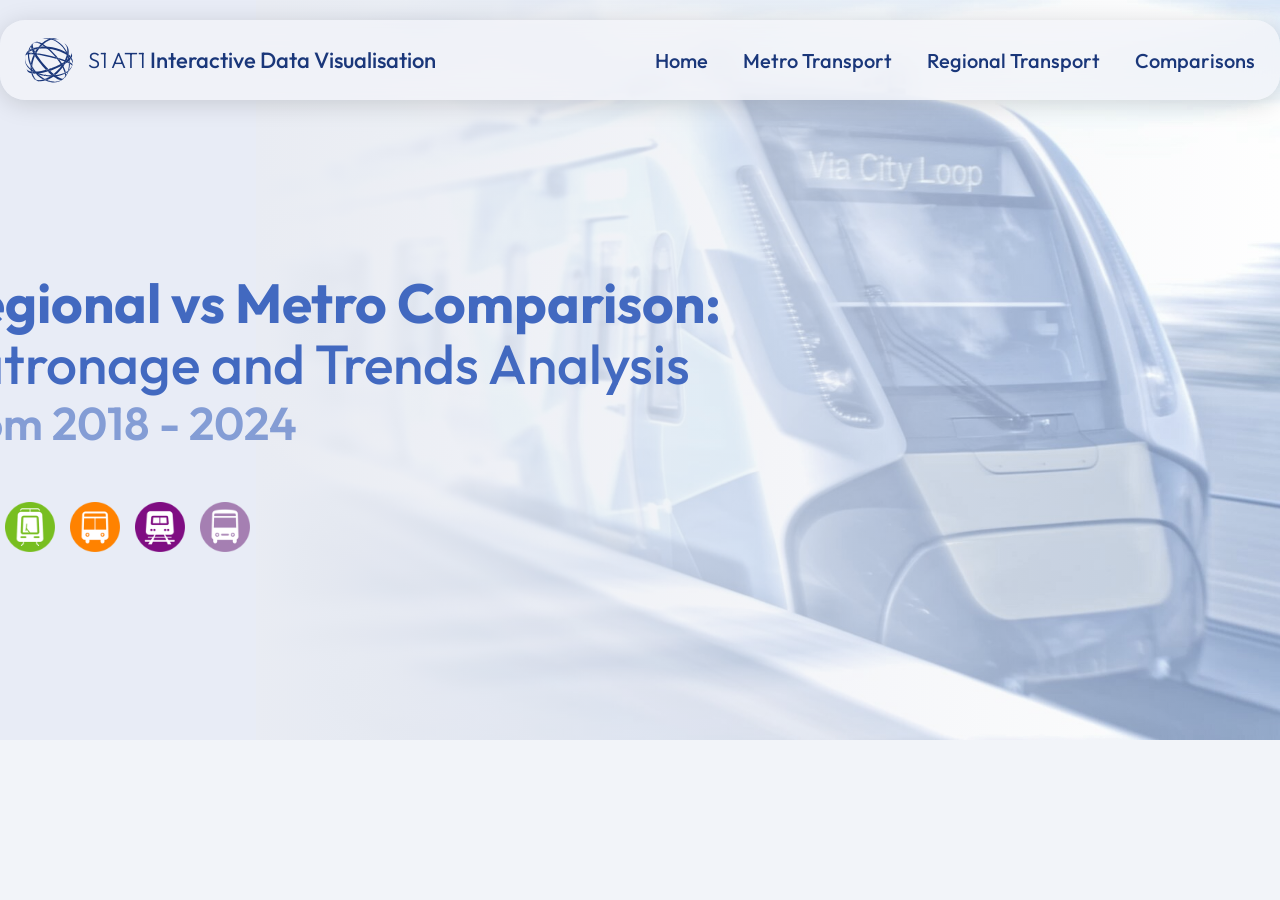
==== comparison/index.html @ eda564f7 "more website updates and section building - added more styles to global stylesheet for unified style" ====
<!DOCTYPE html>
<html lang="en">

<head>
    <meta charset="UTF-8">
    <meta name="viewport" content="width=device-width, initial-scale=1.0">
    <title>Mode Comparison</title>
    <link rel="stylesheet" href="/global.css">
    <link rel="stylesheet" href="./style.css">
    <link rel="shortcut icon" href="/sources/media/favicon.png" type="image/x-icon">
</head>

<body>
    <div class="navbar-container">
        <div class="navbar">
            <div class="logoSection" onclick="homeLink()">
                <img class="jmssLogo" src="/sources/media/jmssLogo.svg">
                <p>S1 AT1 <span>Interactive Data Visualisation</span></p>
            </div>
            <div class="navLinks">
                <a href="/">Home</a>
                <a href="/metro/">Metro Transport</a>
                <a href="/regional/">Regional Transport</a>
                <a href="/comparison/">Comparisons</a>
            </div>
        </div>
    </div>

    <div class="heroSection">
        <div class="blankSpace">

        </div>
        <div class="videoContainer">
            <video src="/sources/media/ptvblur2.mp4" loop autoplay muted playsinline></video>
        </div>
        <div class="heroContent">
            <h1 style="margin-top: 25px;">
                Regional vs Metro Comparison:<br>
                <span>Patronage and Trends Analysis</span>
            </h1>
            <h2 style="opacity: 60%; margin-bottom: 30px;">from 2018 - 2024</h2>
            <div class="heroTransportIcons">
                <img src="/sources/media/TransportIcons/train.png">
                <img src="/sources/media/TransportIcons/tram.png">
                <img src="/sources/media/TransportIcons/bus.png">
                <img src="/sources/media/TransportIcons/vline.png">
                <img src="/sources/media/TransportIcons/coach.png">
            </div>
        </div>
    </div>
</body>
<script src="/global.js" defer></script>

</html>
---- global.css ----
@import url('https://fonts.googleapis.com/css2?family=Outfit:wght@100..900&display=swap');

/* ------------------------------------------------------ Misc ------------------------------------------------------ */

* {
    margin: 0;
    padding: 0;
    box-sizing: border-box;
    font-family: "Outfit", sans-serif;
}

:root {
    --text: #090b12;
    --text-dark-blue: #1a377a; /* 1B3266 */
    --background: #f2f4f9;
    --primary: #4269c0;
    --secondary: #9bacdd;
    --accent: #758ed5;
    --bold: 700;
    --semibold: 600;
    --medium: 500;
    --regular: 400;
    --light: 300;
    --extralight: 200;
    --border-radius: 25px;
    --gap: 35px;
    --text-image-gap: 60px;
}

body {
    background-color: var(--background);
}

/* ------------------------------------------------------ Text Styles ------------------------------------------------------ */

.section {
    width: 1400px;
}

.subheader {
    color: var(--primary);
    font-size: 45px;
    font-weight: var(--medium);
    display: inline-block;
}

.pre-subheader {
    opacity: 0.65;
    font-weight: var(--light);
    font-size: 25px;
    line-height: 1.1;
    letter-spacing: 5px;
    color: var(--primary);
}

.subheader.sh {
    margin-bottom: 30px;
}

.subheader.center {
    width: 100%;
    text-align: center;
}

.subheader.th {
    margin-bottom: 15px;
}

.body-text, .body-text ul li{
    color: var(--text);
    font-weight: var(--light);
    font-size: 22px;
    line-height: 1.55;
}

.body-text ul li {
    margin-left: 2em;
}

.sectioncontainer {
    padding: 60px 0;
    width: 100%;
    display: flex;
    flex-direction: column;
    align-items: center;
}

/* ------------------------------------------------------ Image Styles ------------------------------------------------------ */

div.img-s {
    border-radius: var(--border-radius);
    position: relative;
    z-index: 5;
    overflow: hidden;
    box-shadow: 0 0 30px #00000005;
}

div.img-s::before {
    content: "";
    position: absolute;
    width: 100%;
    height: 100%;
    background-size: cover;
    background-position: center;
    transform: scale(1);
    z-index: 2;
    transition: all 0.7s cubic-bezier(.17,.01,.11,.88);
}

div.img-s::after {
    content: "";
    position: absolute;
    width: 100%;
    height: 100%;
    background: linear-gradient(0deg,#f8fafdc0 0%, #e8ecf600 64%);
    z-index: 3;
}

div.img-s:hover::before {
    transform: scale(1.1);
}

/* ------------------------------------------------------ Navbar ------------------------------------------------------ */

.navbar-container {
    width: 100%;
    display: flex;
    align-items: center;
    justify-content: center;
    padding: 20px 0 0 0;
    position: fixed;
    z-index: 10;
}

.navbar {
    background-color: #f2f4f9c7;
    backdrop-filter: blur(15px);
    height: 80px;
    width: 1400px;
    border-radius: var(--border-radius);
    box-shadow: #00000025 0px 4px 25px;
    display: flex;
    padding: 0 25px;
    justify-content: space-between;
}

.logoSection {
    display: flex;
    flex-direction: row;
    align-items: center;
    gap: 15px;
    cursor: pointer;
}

.jmssLogo {
    width: auto;
    height: 45px;
}

.logoSection p {
    color: var(--text-dark-blue);
    font-size: 22px;
    font-weight: var(--light);
    /* opacity: 0.7; */
}

.logoSection p span {
    font-weight: var(--medium);
}

.navLinks {
    display: flex;
    align-items: center;
    gap: 35px;
}

.navLinks a {
    color: var(--text-dark-blue);
    font-size: 20px;
    text-decoration: none;
    position: relative;
    display: flex;
    justify-content: center;
    font-weight: var(--medium);
    transition: all 0.1s cubic-bezier(.47, .01, .08, .97);
}

.navLinks a:active {
    scale: 0.95;
}

.navLinks a::after {
    content: "";
    position: absolute;
    width: calc(100% - 50px);
    height: 1px;
    bottom: -8px;
    background-color: var(--text-dark-blue);
    border-radius: 1px;
    opacity: 0;
    transition: all 0.3s cubic-bezier(.47, .01, .08, .97);
}

.navLinks a:hover::after {
    bottom: -2px;
    opacity: 30%;
    width: 100%;
}

/* ------------------------------------------------------ Hero Section ------------------------------------------------------ */

.heroSection {
    background-color: #e8ecf6;
    position: relative;
    display: flex;
    justify-content: center;
    height: 740px;
    overflow: hidden;
}

/* ------------------- Background Video ------------------- */

.videoContainer {
    position: relative;
    width: 80%;
    height: auto;
    top: 0;
    display: flex;
    background-image: url(/sources/media/preload-bg-image.jpg);
    background-size: cover;
    background-position: right;
    filter: grayscale(0.3);
}

.videoContainer#metro-bg {
    background-image: url(/sources/media/preload-bg-image.jpg) !important;
}

.videoContainer#regional-bg {
    background-image: url(/sources/media/preload-bg-image-vline.jpg) !important;
    background-position: bottom right;
}


.videoContainer::after {
    content: "";
    position: absolute;
    width: 100%;
    height: 100%;
    background: linear-gradient(90deg, rgba(232, 236, 246, 1) 0%, rgba(232, 236, 246, 0) 100%);
}

.blankSpace {
    width: 20%;
    height: 100%;
    position: relative;
}

.videoContainer video {
    width: 100%;
    object-fit: cover;
    height: auto;
}

/* ------------------- Hero Content ------------------- */

.heroContent {
    width: 1400px;
    position: absolute;
    height: 100%;
    display: flex;
    flex-direction: column;
    justify-content: center;
    padding-top: 60px;
}

.heroContent h1, .heroContent h2{
    color: var(--primary);
}

.heroContent h3 {
    color: #1B3266;
    font-size: 35px;
    font-weight: var(--medium);
}

.heroContent h1 {
    font-size: 55px;
    font-weight: var(--bold);
    line-height: 110%;
}

.heroContent h1 span {
    font-weight: var(--medium);
}

.heroContent h2 {
    font-size: 46px;
    font-weight: var(--semibold);
}

.heroContent h3 span {
    display: flex;
    align-items: center;
    gap: 12px;
}

.heroContent h3 span img {
    width: 45px;
    height: auto;
}

.heroContent h4 {
    font-weight: var(--extralight);
    font-size: 25px;
    color: var(--text);
    margin-bottom: 40px;
}


.heroTransportIcons {
    display: flex;
    align-items: center;
    gap: 15px;
    margin-top: 20px;
}

.heroTransportIcons img {
    height: 50px;
    width: auto;
}
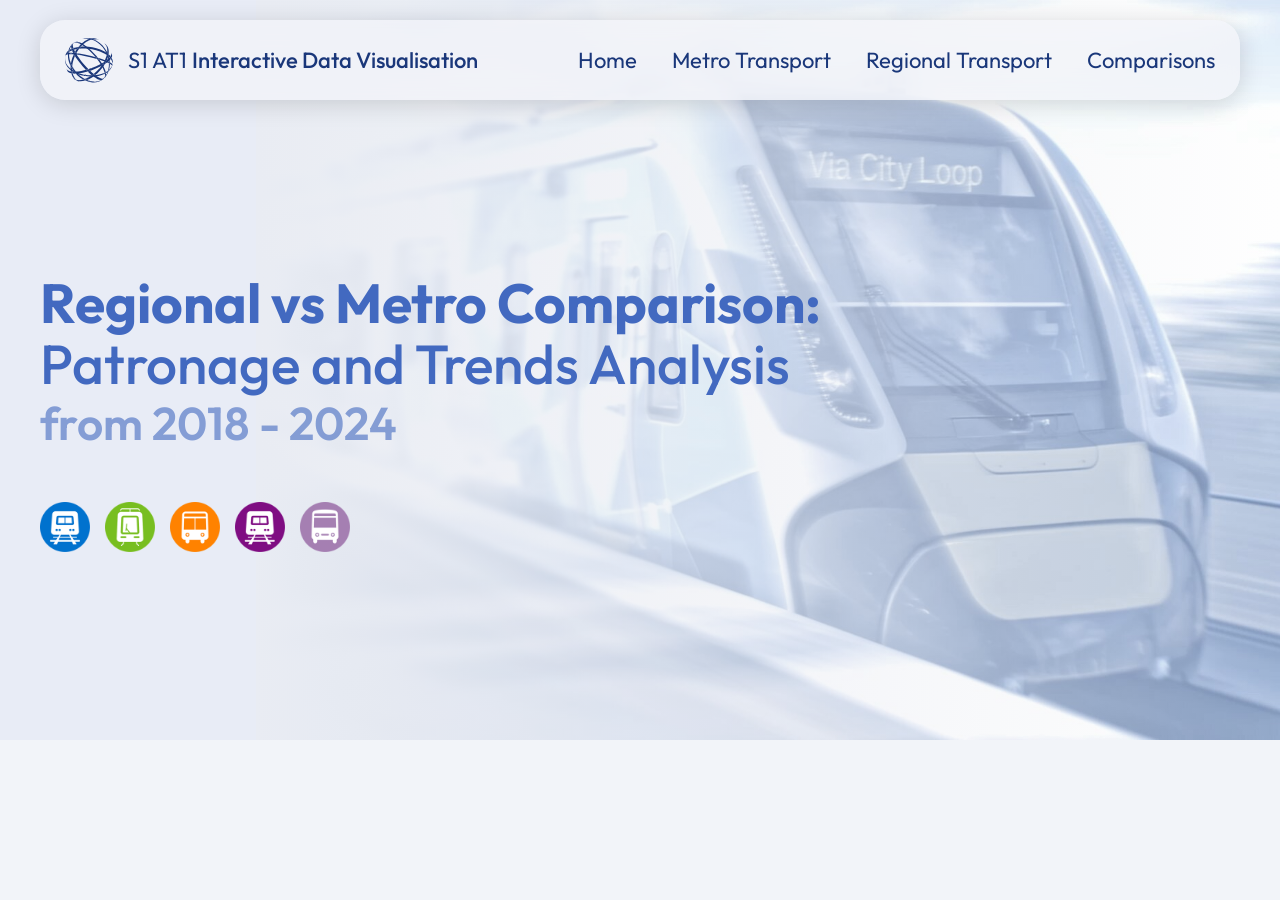
==== commit 1a535f09: "metro page started, responsiveness tweaks, modifications - started building the metro page  - writte" ====
--- a/comparison/index.html
+++ b/comparison/index.html
@@ -11,6 +11,22 @@
 </head>
 
 <body>
+    <div class="size-alert">
+        <strong>Website is not supported at your resolution!</strong>
+
+        <br>
+
+        Please use a device with resolution greater than 1000 pixels, preferrably a 1920x1080 screen for the best
+        user experience.
+
+        <br><br>
+
+        You can also zoom out until the website can be viewed.
+
+        <br><br>
+
+        If you are on phone, zoom out and rotate the screen until this popup disappears.
+    </div>
     <div class="navbar-container">
         <div class="navbar">
             <div class="logoSection" onclick="homeLink()">
--- a/global.css
+++ b/global.css
@@ -11,7 +11,8 @@
 
 :root {
     --text: #090b12;
-    --text-dark-blue: #1a377a; /* 1B3266 */
+    --text-dark-blue: #1a377a;
+    /* 1B3266 */
     --background: #f2f4f9;
     --primary: #4269c0;
     --secondary: #9bacdd;
@@ -25,6 +26,7 @@
     --border-radius: 25px;
     --gap: 35px;
     --text-image-gap: 60px;
+    --global-width: 1400px;
 }
 
 body {
@@ -34,7 +36,7 @@
 /* ------------------------------------------------------ Text Styles ------------------------------------------------------ */
 
 .section {
-    width: 1400px;
+    width: var(--global-width);
 }
 
 .subheader {
@@ -53,6 +55,10 @@
     color: var(--primary);
 }
 
+.pre-subheader.in {
+    margin: 0 0 20px 0;
+}
+
 .subheader.sh {
     margin-bottom: 30px;
 }
@@ -66,17 +72,30 @@
     margin-bottom: 15px;
 }
 
-.body-text, .body-text ul li{
+.body-text,
+.body-text ul li {
     color: var(--text);
     font-weight: var(--light);
     font-size: 22px;
     line-height: 1.55;
 }
 
+.body-text.center {
+    text-align: center;
+}
+
 .body-text ul li {
     margin-left: 2em;
 }
 
+.body-text strong {
+    display: inline-block;
+    margin-bottom: 6px;
+    font-size: 25px;
+    font-weight: var(--medium);
+    color: var(--text-dark-blue);
+}
+
 .sectioncontainer {
     padding: 60px 0;
     width: 100%;
@@ -84,6 +103,26 @@
     flex-direction: column;
     align-items: center;
 }
+
+.sc-dark {
+    background-color: #E8ECF6;
+}
+
+.sectioncontainer .section .s-text-container .body-text a {
+    color: var(--text);
+    text-decoration: underline dotted var(--text) 1px;
+    font-weight: var(--medium);
+}
+
+.sectioncontainer .section .s-text-container .body-text a:hover {
+    color: var(--text-dark-blue);
+}
+
+.sectioncontainer .section .s-text-container .body-text a:active {
+    color: var(--text-dark-blue);
+    opacity: 0.5;
+}
+
 
 /* ------------------------------------------------------ Image Styles ------------------------------------------------------ */
 
@@ -104,7 +143,9 @@
     background-position: center;
     transform: scale(1);
     z-index: 2;
-    transition: all 0.7s cubic-bezier(.17,.01,.11,.88);
+    transition: all 0.6s cubic-bezier(.17, .01, .11, .88);
+    opacity: 0.9;
+    filter: saturate(0.5);
 }
 
 div.img-s::after {
@@ -112,12 +153,23 @@
     position: absolute;
     width: 100%;
     height: 100%;
-    background: linear-gradient(0deg,#f8fafdc0 0%, #e8ecf600 64%);
+    background: linear-gradient(0deg, #f8fafdc0 0%, #e8ecf600 64%);
     z-index: 3;
+    transition: all 0.6s cubic-bezier(.17, .01, .11, .88);
+}
+
+div.img-s.i-dark::after {
+    background: linear-gradient(0deg, #d4daebc0 0%, #e8ecf600 64%);
 }
 
 div.img-s:hover::before {
     transform: scale(1.1);
+    opacity: 1;
+    filter: saturate(1);
+}
+
+div.img-s:hover::after {
+    opacity: 0;
 }
 
 /* ------------------------------------------------------ Navbar ------------------------------------------------------ */
@@ -136,7 +188,7 @@
     background-color: #f2f4f9c7;
     backdrop-filter: blur(15px);
     height: 80px;
-    width: 1400px;
+    width: var(--global-width);
     border-radius: var(--border-radius);
     box-shadow: #00000025 0px 4px 25px;
     display: flex;
@@ -160,7 +212,7 @@
 .logoSection p {
     color: var(--text-dark-blue);
     font-size: 22px;
-    font-weight: var(--light);
+    font-weight: var(--regular);
     /* opacity: 0.7; */
 }
 
@@ -171,18 +223,20 @@
 .navLinks {
     display: flex;
     align-items: center;
-    gap: 35px;
+    gap: var(--gap);
 }
 
 .navLinks a {
     color: var(--text-dark-blue);
-    font-size: 20px;
+    font-size: 22px;
     text-decoration: none;
     position: relative;
     display: flex;
     justify-content: center;
-    font-weight: var(--medium);
+    font-weight: var(--regular);
     transition: all 0.1s cubic-bezier(.47, .01, .08, .97);
+    text-align: center;
+    line-height: 1;
 }
 
 .navLinks a:active {
@@ -228,7 +282,7 @@
     display: flex;
     background-image: url(/sources/media/preload-bg-image.jpg);
     background-size: cover;
-    background-position: right;
+    background-position: bottom right;
     filter: grayscale(0.3);
 }
 
@@ -265,7 +319,7 @@
 /* ------------------- Hero Content ------------------- */
 
 .heroContent {
-    width: 1400px;
+    width: var(--global-width);
     position: absolute;
     height: 100%;
     display: flex;
@@ -274,7 +328,8 @@
     padding-top: 60px;
 }
 
-.heroContent h1, .heroContent h2{
+.heroContent h1,
+.heroContent h2 {
     color: var(--primary);
 }
 
@@ -328,4 +383,60 @@
 .heroTransportIcons img {
     height: 50px;
     width: auto;
+}
+
+/* ------------------------------------------------------ Responsiveness ------------------------------------------------------ */
+
+@media (max-width: 1460px) {
+    :root {
+        --global-width: 1200px;
+    }
+}
+
+@media (max-width: 1270px) {
+
+    :root {
+        --global-width: 1000px;
+    }
+
+    .navLinks {
+        gap: 30px;
+    }
+
+    .navLinks a,
+    .logoSection p {
+        font-size: 18px;
+    }
+
+    .logoSection {
+        gap: 10px;
+    }
+
+    .jmssLogo {
+        height: 40px;
+    }
+}
+
+.size-alert {
+    display: none;
+}
+
+@media (max-width: 1040px) {
+    .size-alert {
+        position: fixed;
+        display: flex;
+        flex-direction: column;
+        align-items: center;
+        padding: 0 30px;
+        justify-content: center;
+        font-size: 20px;
+        width: 100%;
+        height: 100vh;
+        text-align: center;
+        background-color: #e01111c4;
+        backdrop-filter: blur(20px);
+        color: #fff;
+        z-index: 100;
+        text-shadow: 0 3px 15px #00000057;
+    }
 }
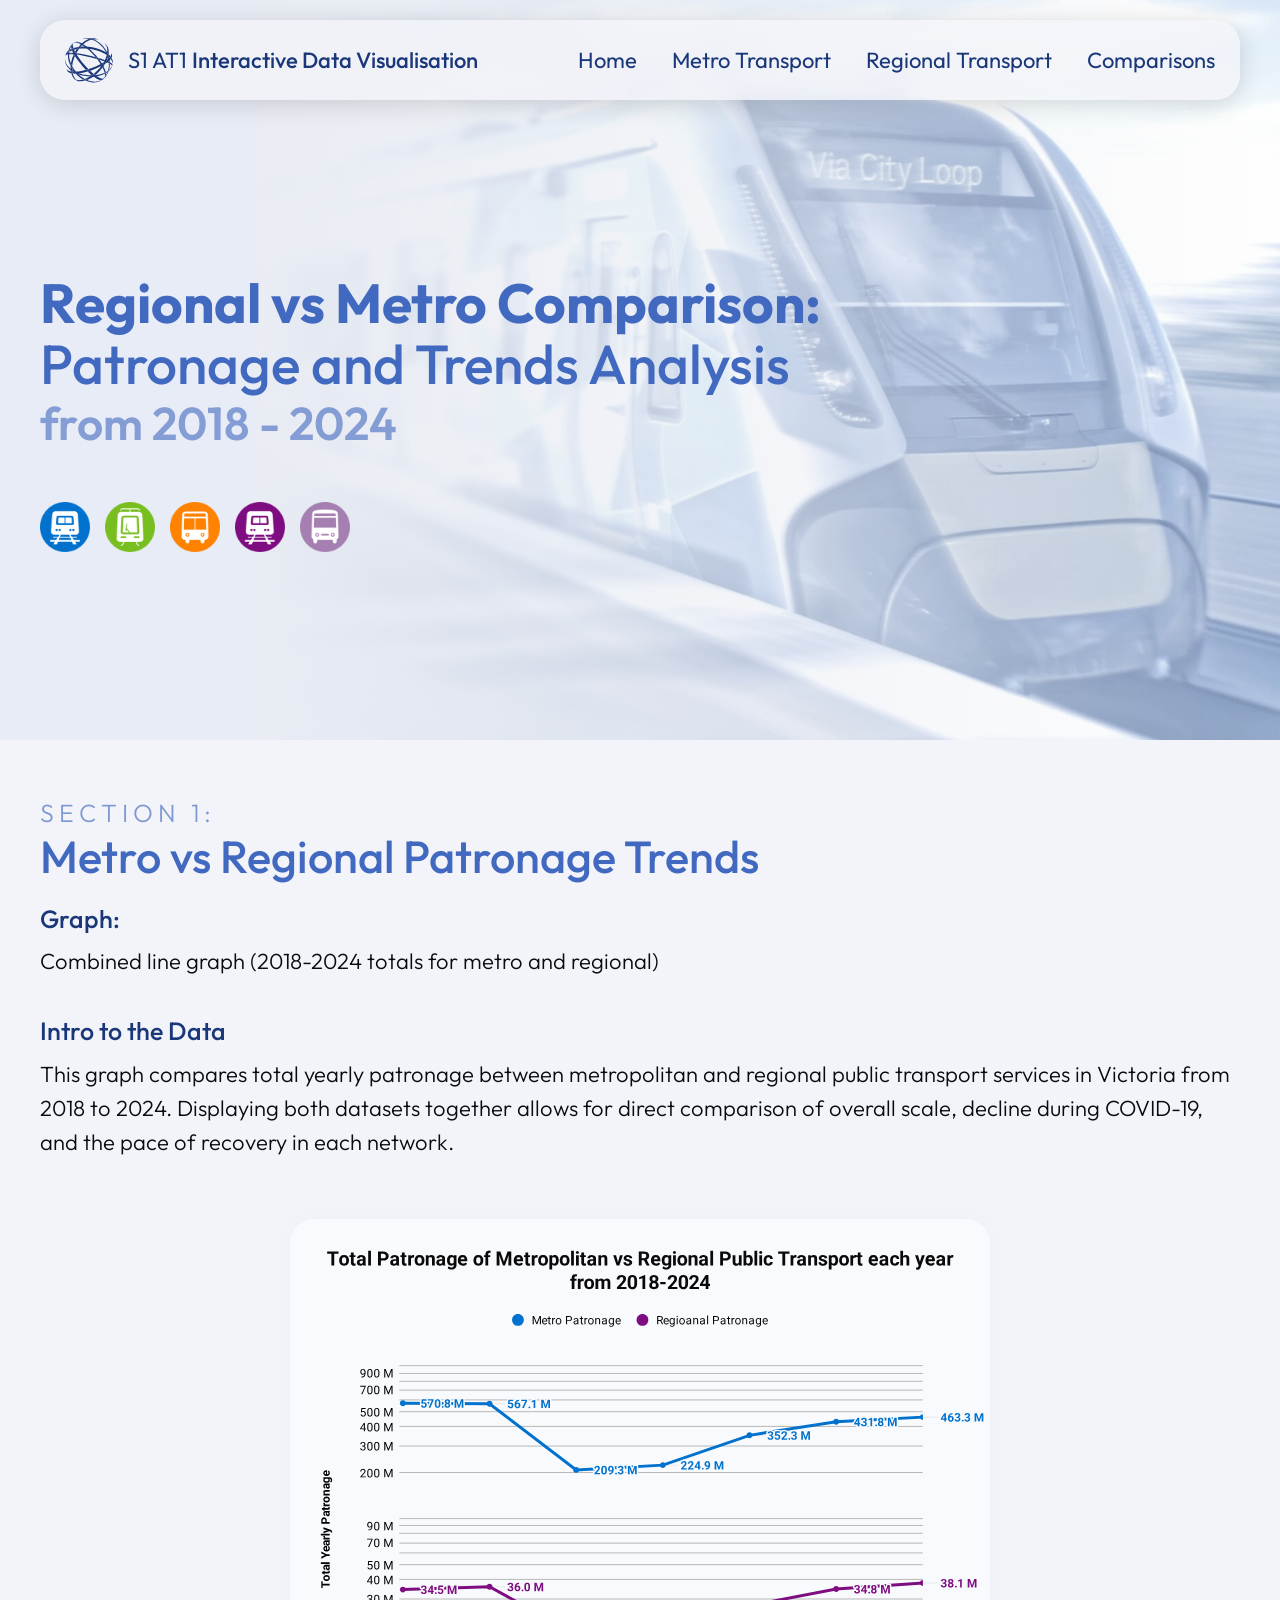
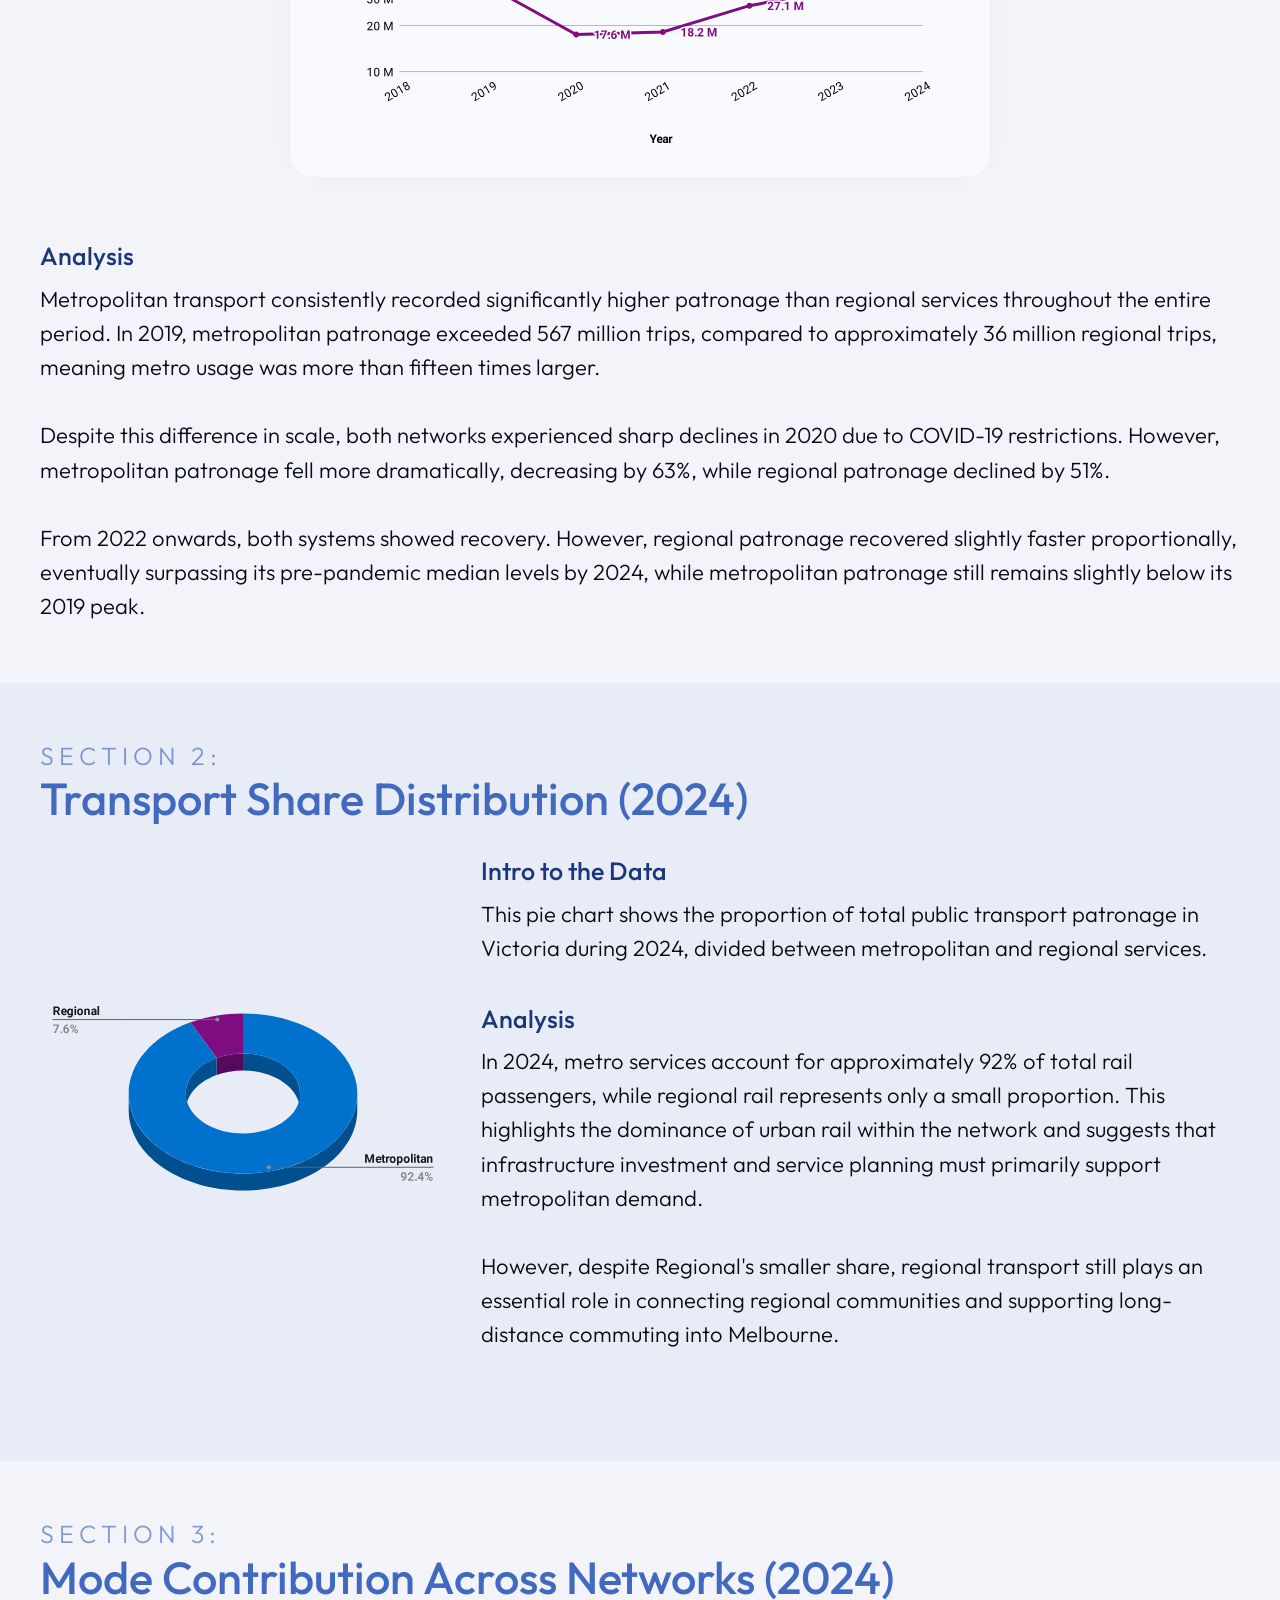
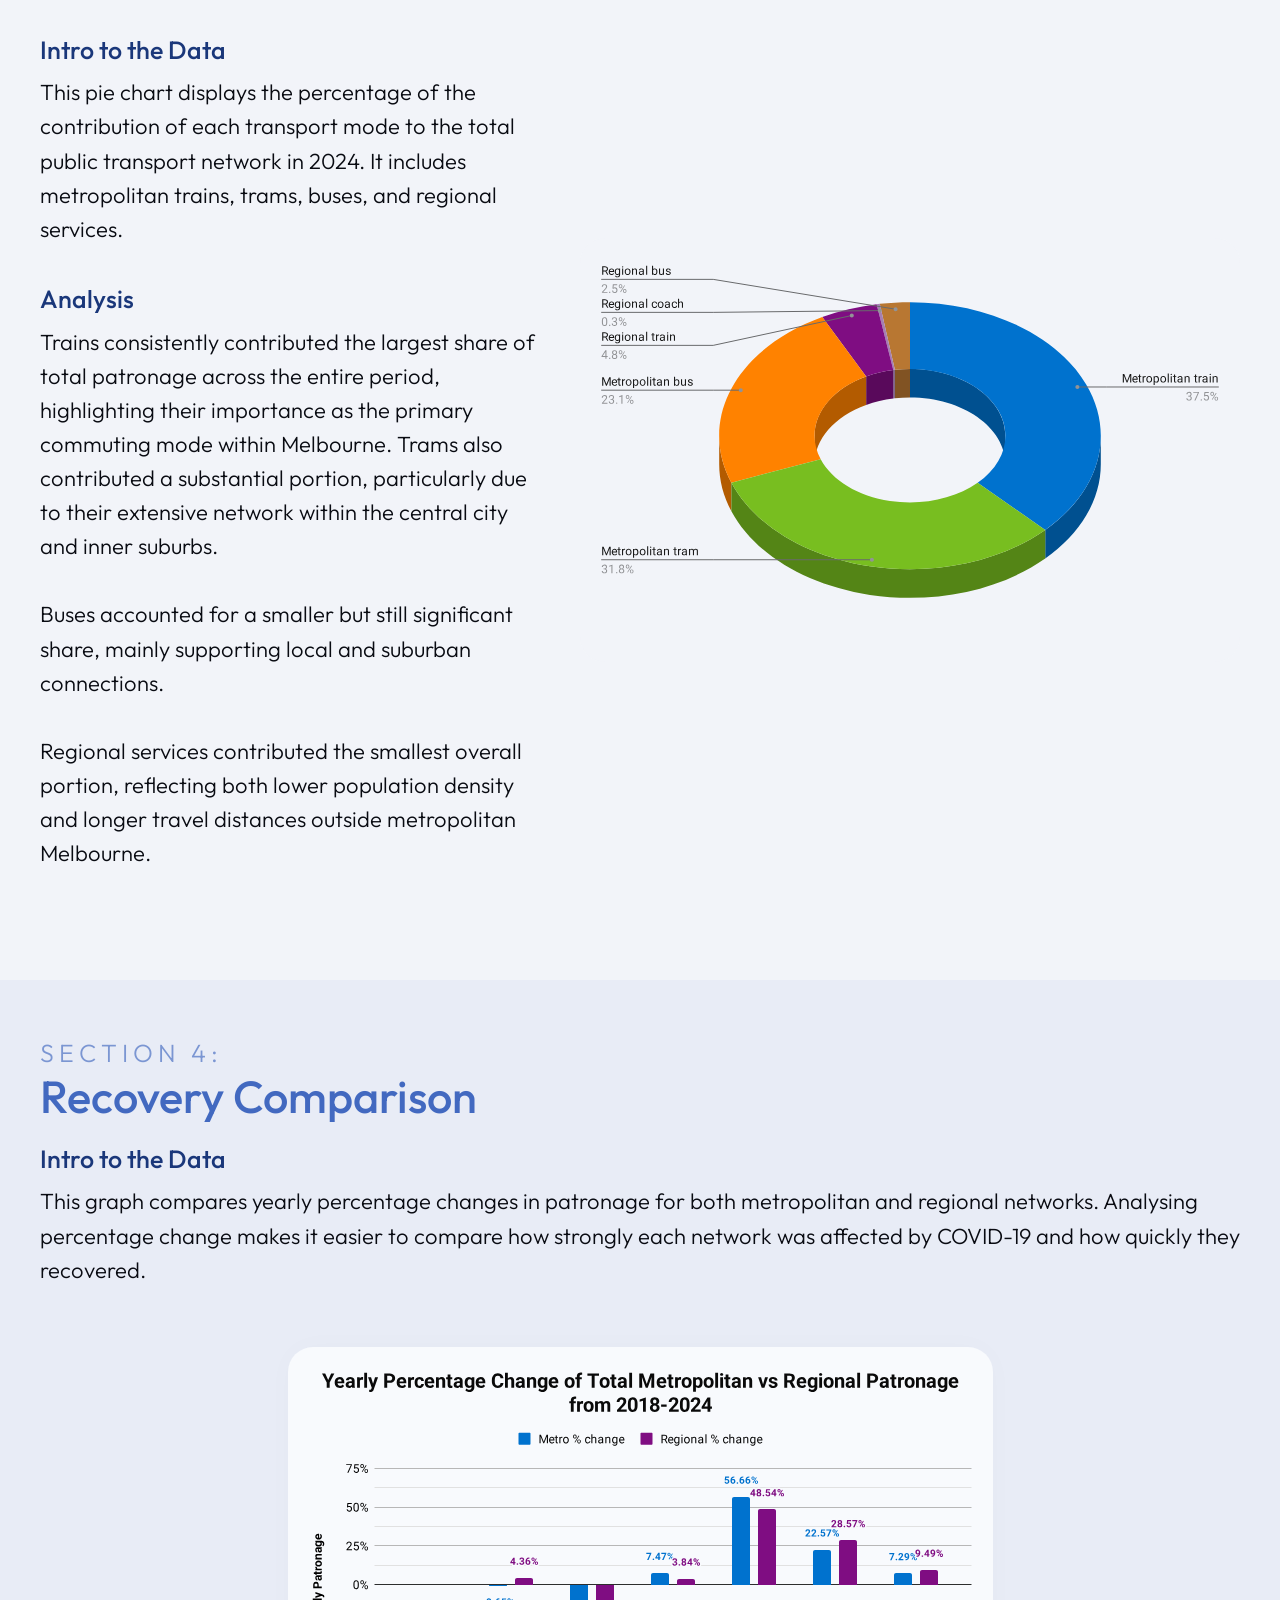
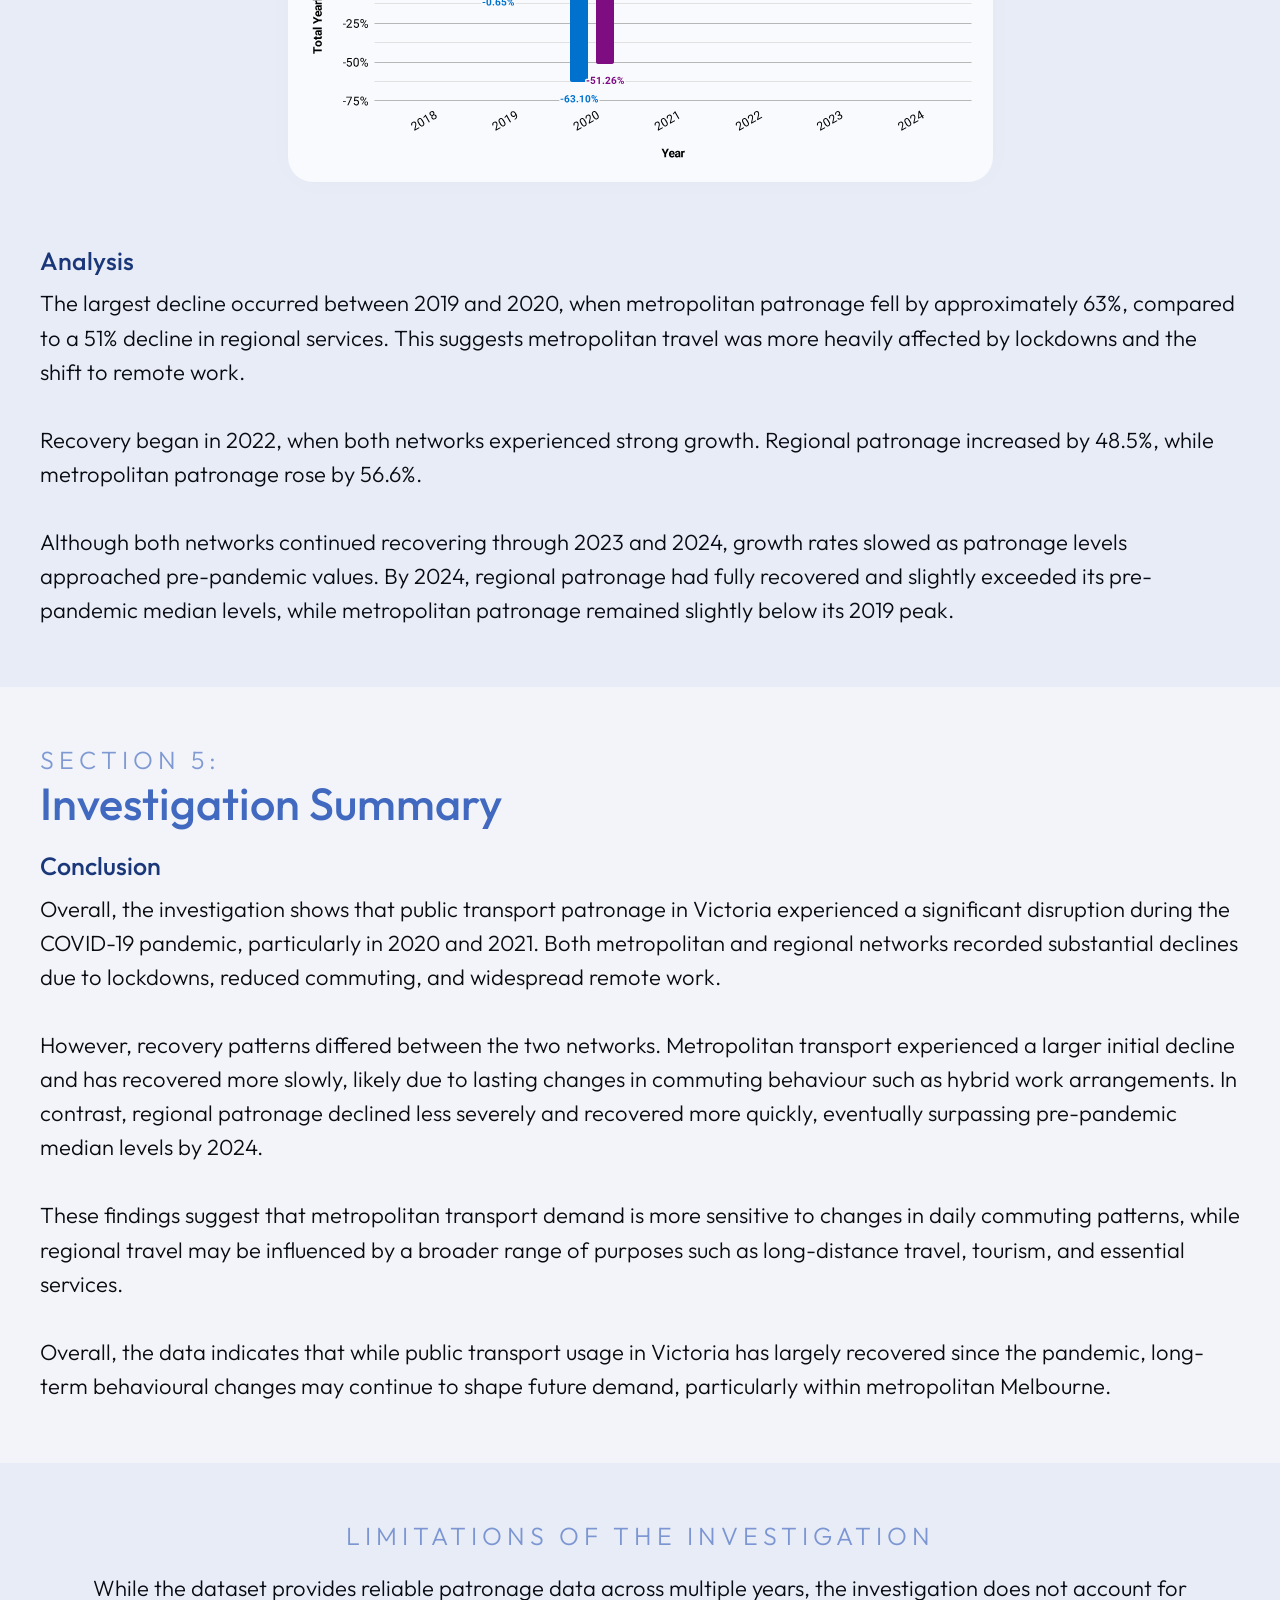
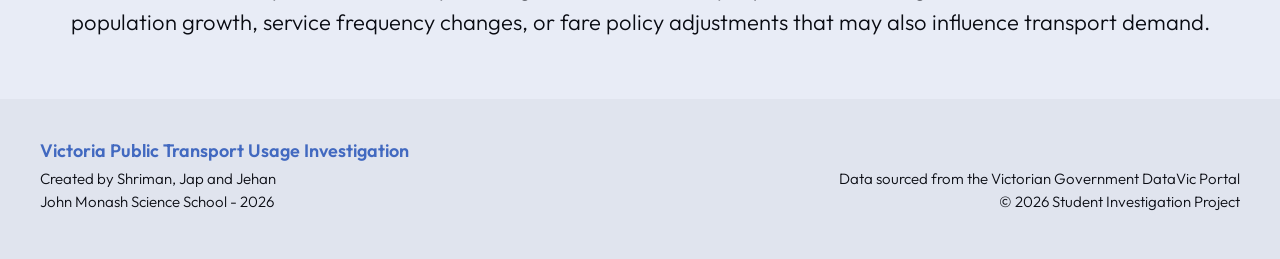
==== commit be20b28f: "completion of site + fixes and more interactivity completed comparison page and tweaked code. final " ====
--- a/comparison/index.html
+++ b/comparison/index.html
@@ -6,6 +6,7 @@
     <meta name="viewport" content="width=device-width, initial-scale=1.0">
     <title>Mode Comparison</title>
     <link rel="stylesheet" href="/global.css">
+    <link rel="stylesheet" href="/global-subpages.css">
     <link rel="stylesheet" href="./style.css">
     <link rel="shortcut icon" href="/sources/media/favicon.png" type="image/x-icon">
 </head>
@@ -25,7 +26,7 @@
 
         <br><br>
 
-        If you are on phone, zoom out and rotate the screen until this popup disappears.
+        If you are on a mobile phone, rotate and zoom out the screen until this popup disappears.
     </div>
     <div class="navbar-container">
         <div class="navbar">
@@ -47,7 +48,8 @@
 
         </div>
         <div class="videoContainer">
-            <video src="/sources/media/ptvblur2.mp4" loop autoplay muted playsinline></video>
+            <video id="hero-vid" src="/sources/media/ptvblur2.mp4" loop autoplay muted playsinline webkit-playsinline
+                preload="auto"></video>
         </div>
         <div class="heroContent">
             <h1 style="margin-top: 25px;">
@@ -64,6 +66,207 @@
             </div>
         </div>
     </div>
+
+    <div class="sectioncontainer csc n1">
+        <div class="section cs n1">
+            <div class="s-text-container">
+                <h3 class="pre-subheader">SECTION 1:</h3>
+                <div class="subheader th">Metro vs Regional Patronage Trends</div>
+                <div class="body-text">
+                    <strong>Graph:</strong>
+                    <br>
+                    Combined line graph (2018-2024 totals for metro and regional)
+                    <br><br>
+                    <strong>Intro to the Data</strong>
+                    <br>
+                    This graph compares total yearly patronage between metropolitan and regional public transport
+                    services in Victoria from 2018 to 2024. Displaying both datasets together allows for direct
+                    comparison of overall scale, decline during COVID-19, and the pace of recovery in each network.
+                </div>
+            </div>
+            <div class="graph-container">
+                <img src="./media/s1-total-metro-vs-regional-line-graph.svg">
+            </div>
+            <div class="s-text-container">
+                <div class="body-text">
+                    <strong>Analysis</strong>
+                    <br>
+                    Metropolitan transport consistently recorded significantly higher patronage than regional services
+                    throughout the entire period. In 2019, metropolitan patronage exceeded 567 million trips, compared
+                    to approximately 36 million regional trips, meaning metro usage was more than fifteen times larger.
+                    <br><br>
+                    Despite this difference in scale, both networks experienced sharp declines in 2020 due to COVID-19
+                    restrictions. However, metropolitan patronage fell more dramatically, decreasing by 63%, while
+                    regional patronage declined by 51%.
+                    <br><br>
+                    From 2022 onwards, both systems showed recovery. However, regional patronage recovered slightly
+                    faster proportionally, eventually surpassing its pre-pandemic median levels by 2024, while
+                    metropolitan patronage still remains slightly below its 2019 peak.
+                </div>
+            </div>
+        </div>
+    </div>
+
+    <div class="sectioncontainer csc n2 sc-dark">
+        <div class="section cs n2">
+            <div class="s-text-container">
+                <h3 class="pre-subheader">SECTION 2:</h3>
+                <div class="subheader th">Transport Share Distribution (2024)</div>
+            </div>
+            <div class="graph-text-container">
+                <img src="./media/s2-pie-chart.svg">
+                <div class="body-text">
+                    <strong>Intro to the Data</strong>
+                    <br>
+                    This pie chart shows the proportion of total public transport patronage in Victoria during 2024,
+                    divided
+                    between metropolitan and regional services.
+                    <br><br>
+                    <strong>Analysis</strong>
+                    <br>
+                    In 2024, metro services account for approximately 92% of total rail passengers, while regional rail
+                    represents only a small proportion. This highlights the dominance of urban rail within the network
+                    and suggests that infrastructure investment and service planning must primarily support metropolitan
+                    demand.
+                    <br><br>
+                    However, despite Regional's smaller share, regional transport still plays an essential role in
+                    connecting
+                    regional communities and supporting long-distance commuting into Melbourne.
+                </div>
+            </div>
+        </div>
+    </div>
+
+    <div class="sectioncontainer csc n3">
+        <div class="section cs n3">
+            <div class="s-text-container">
+                <h3 class="pre-subheader">SECTION 3:</h3>
+                <div class="subheader th">Mode Contribution Across Networks (2024)</div>
+            </div>
+            <div class="graph-text-container">
+                <div class="body-text">
+                    <strong>Intro to the Data</strong>
+                    <br>
+                    This pie chart displays the percentage of the contribution of each transport mode to the total
+                    public transport network
+                    in 2024. It includes metropolitan trains, trams, buses, and regional services.
+                    <br><br>
+                    <strong>Analysis</strong>
+                    <br>
+                    Trains consistently contributed the largest share of total patronage across the entire period,
+                    highlighting their importance as the primary commuting mode within Melbourne. Trams also contributed
+                    a substantial portion, particularly due to their extensive network within the central city and inner
+                    suburbs.
+                    <br><br>
+                    Buses accounted for a smaller but still significant share, mainly supporting local and suburban
+                    connections.
+                    <br><br>
+                    Regional services contributed the smallest overall portion, reflecting both lower population density
+                    and longer travel distances outside metropolitan Melbourne.
+                </div>
+                <img src="./media/s3-mode-pie-chart.svg">
+            </div>
+        </div>
+    </div>
+
+    <div class="sectioncontainer csc n4 sc-dark">
+        <div class="section cs n4">
+            <div class="s-text-container">
+                <h3 class="pre-subheader">SECTION 4:</h3>
+                <div class="subheader th">Recovery Comparison</div>
+                <div class="body-text">
+                    <strong>Intro to the Data</strong>
+                    <br>
+                    This graph compares yearly percentage changes in patronage for both metropolitan and regional
+                    networks. Analysing percentage change makes it easier to compare how strongly each network was
+                    affected by COVID-19 and how quickly they recovered.
+                </div>
+            </div>
+            <div class="graph-container">
+                <img src="./media/s4-yearly-percentage-change-metro-vs-regional.svg">
+            </div>
+            <div class="s-text-container">
+                <div class="body-text">
+                    <strong>Analysis</strong>
+                    <br>
+                    The largest decline occurred between 2019 and 2020, when metropolitan patronage fell by
+                    approximately 63%, compared to a 51% decline in regional services. This suggests metropolitan travel
+                    was more heavily affected by lockdowns and the shift to remote work.
+                    <br><br>
+                    Recovery began in 2022, when both networks experienced strong growth. Regional patronage increased
+                    by 48.5%, while metropolitan patronage rose by 56.6%.
+                    <br><br>
+                    Although both networks continued recovering through 2023 and 2024, growth rates slowed as patronage
+                    levels approached pre-pandemic values. By 2024, regional patronage had fully recovered and slightly
+                    exceeded its pre-pandemic median levels, while metropolitan patronage remained slightly below its
+                    2019 peak.
+                </div>
+            </div>
+        </div>
+    </div>
+
+    <div class="sectioncontainer csc n5">
+        <div class="section cs n5">
+            <div class="s-text-container">
+                <h3 class="pre-subheader">SECTION 5:</h3>
+                <div class="subheader th">Investigation Summary</div>
+            </div>
+            <div class="s-text-container">
+                <div class="body-text">
+                    <strong>Conclusion</strong>
+                    <br>
+                    Overall, the investigation shows that public transport patronage in Victoria experienced a
+                    significant disruption during the COVID-19 pandemic, particularly in 2020 and 2021. Both
+                    metropolitan and regional networks recorded substantial declines due to lockdowns, reduced
+                    commuting, and widespread remote work.
+                    <br><br>
+                    However, recovery patterns differed between the two networks. Metropolitan transport experienced a
+                    larger initial decline and has recovered more slowly, likely due to lasting changes in commuting
+                    behaviour such as hybrid work arrangements. In contrast, regional patronage declined less severely
+                    and recovered more quickly, eventually surpassing pre-pandemic median levels by 2024.
+                    <br><br>
+                    These findings suggest that metropolitan transport demand is more sensitive to changes in daily
+                    commuting patterns, while regional travel may be influenced by a broader range of purposes such as
+                    long-distance travel, tourism, and essential services.
+                    <br><br>
+                    Overall, the data indicates that while public transport usage in Victoria has largely recovered
+                    since the pandemic, long-term behavioural changes may continue to shape future demand, particularly
+                    within metropolitan Melbourne.
+                </div>
+            </div>
+        </div>
+    </div>
+
+    <div class="sectioncontainer csc n6 sc-dark">
+        <div class="section cs n6">
+            <div class="s-text-container">
+                <div class="body-text center ref">
+                    <h3 class="pre-subheader in">LIMITATIONS OF THE INVESTIGATION</h3>
+                    <p>
+                        While the dataset provides reliable patronage data across multiple years, the investigation does
+                        not account for population growth, service frequency changes, or fare policy adjustments that
+                        may also influence transport demand.
+                    </p>
+                </div>
+            </div>
+        </div>
+    </div>
+    <footer class="footer">
+        <div class="footer-content">
+            <p><strong>Victoria Public Transport Usage Investigation</strong></p>
+            <div class="inner-fot-cont">
+                <div class="fot start">
+                    <p>Created by Shriman, Jap and Jehan</p>
+                    <p>John Monash Science School - 2026</p>
+                </div>
+                <div class="fot end">
+                    <p>Data sourced from the Victorian Government DataVic Portal</p>
+                    <p>© 2026 Student Investigation Project</p>
+                </div>
+            </div>
+        </div>
+    </footer>
+
 </body>
 <script src="/global.js" defer></script>
 
--- a/global.css
+++ b/global.css
@@ -90,6 +90,7 @@
 
 .body-text strong {
     display: inline-block;
+    width: 100%;
     margin-bottom: 6px;
     font-size: 25px;
     font-weight: var(--medium);
@@ -109,17 +110,17 @@
 }
 
 .sectioncontainer .section .s-text-container .body-text a {
+    color: var(--text-dark-blue);
+    text-decoration: underline dotted var(--text-dark-blue) 1px;
+    font-weight: var(--medium);
+}
+
+.sectioncontainer .section .s-text-container .body-text a:hover {
     color: var(--text);
-    text-decoration: underline dotted var(--text) 1px;
-    font-weight: var(--medium);
-}
-
-.sectioncontainer .section .s-text-container .body-text a:hover {
-    color: var(--text-dark-blue);
 }
 
 .sectioncontainer .section .s-text-container .body-text a:active {
-    color: var(--text-dark-blue);
+    color: var(--text);
     opacity: 0.5;
 }
 
@@ -192,8 +193,43 @@
     border-radius: var(--border-radius);
     box-shadow: #00000025 0px 4px 25px;
     display: flex;
+    position: relative;
     padding: 0 25px;
+    transition: all 0.3s ease-in-out;
     justify-content: space-between;
+    overflow: hidden;
+}
+
+.navbar::after {
+    content: "";
+    position: absolute;
+    width: 100%;
+    height: 100%;
+    background-color: #f2f4f9;
+    z-index: 3;
+    transition: all 0.1s ease-in-out;
+    pointer-events: none;
+}
+
+.navbar.visible {
+    top: 0;
+    transform: scale(100%);
+}
+
+.navbar.invisible {
+    top: -100px;
+    height: 0px;
+    width: 70%;
+    opacity: 0.5;
+    transform: scale(80%);
+}
+
+.navbar.visible::after {
+    opacity: 0;
+}
+
+.navbar.invisible::after {
+    opacity: 1;
 }
 
 .logoSection {
@@ -282,12 +318,13 @@
     display: flex;
     background-image: url(/sources/media/preload-bg-image.jpg);
     background-size: cover;
-    background-position: bottom right;
+    background-position: center right;
     filter: grayscale(0.3);
 }
 
 .videoContainer#metro-bg {
     background-image: url(/sources/media/preload-bg-image.jpg) !important;
+    background-position: center right;
 }
 
 .videoContainer#regional-bg {
@@ -314,6 +351,7 @@
     width: 100%;
     object-fit: cover;
     height: auto;
+    pointer-events: none;
 }
 
 /* ------------------- Hero Content ------------------- */
@@ -383,6 +421,65 @@
 .heroTransportIcons img {
     height: 50px;
     width: auto;
+}
+
+/* ------------------------------------------------------ Divider ------------------------------------------------------ */
+
+div.divider-container {
+    width: 100%;
+    display: flex;
+    flex-direction: column;
+    align-items: center;
+}
+
+div.divider {
+    width: calc(var(--global-width) + 100px);
+    height: 1px;
+    background: radial-gradient(#1a377a, #1a377a00);
+    opacity: 0.35;
+    margin: 20px 0;
+}
+
+/* ------------------------------------------------------ Footer ------------------------------------------------------ */
+
+.footer {
+    background: #e0e4ee;
+    width: 100%;
+    display: flex;
+    flex-direction: column;
+    align-items: center;
+    padding: 40px 0;
+    /* outline: solid 20px #E8ECF6; */
+}
+
+.footer-content {
+    width: var(--global-width);
+}
+
+.inner-fot-cont {
+    display: flex;
+    align-items: center;
+    justify-content: space-between;
+}
+
+.footer-content div.fot p {
+    font-size: 15px;
+    color: var(--text);
+    margin-bottom: 10px;
+    line-height: 0.9;
+    font-weight: var(--light);
+}
+
+.footer-content div.fot.end p {
+    text-align: end;
+}
+
+.footer-content p strong {
+    font-weight: var(--semibold);
+    color: var(--primary);
+    font-size: 18px;
+    display: block;
+    margin-bottom: 10px;
 }
 
 /* ------------------------------------------------------ Responsiveness ------------------------------------------------------ */
--- a/global-subpages.css
+++ b/global-subpages.css
@@ -0,0 +1,97 @@
+.graph-container {
+    width: 100%;
+    display: flex;
+    justify-content: center;
+    padding: 60px 0;
+}
+
+.graph-text-container {
+    width: 100%;
+    display: flex;
+    justify-content: center;
+    gap: var(--gap);
+    margin: 10px 0 50px 0;
+    align-items: center;
+}
+
+.graph-container img,
+.graph-text-container img {
+    border-radius: var(--border-radius);
+    box-shadow: 0 0 30px #00000005;
+    height: min-content;
+}
+
+/* ------------------------------------------------------ Interactable Graph ------------------------------------------------------ */
+
+.graph-interactable-container {
+    width: 100%;
+    display: flex;
+    flex-direction: column;
+    align-items: center;
+    gap: 30px;
+    padding: 60px 0;
+}
+
+.monthly-graph-container {
+    display: grid;
+    grid-template-areas: "stack";
+}
+
+.mImage {
+    grid-area: stack;
+    width: 100%;
+    height: auto;
+    transition: opacity 0.4s ease-in-out;
+    pointer-events: none;
+    z-index: 0;
+    border-radius: var(--border-radius);
+}
+
+.mImage.active {
+    z-index: 1;
+    pointer-events: auto;
+}
+
+.year-selector-container {
+    display: flex;
+    flex-direction: row;
+    flex-wrap: wrap;
+    gap: 5px;
+    align-items: center;
+    font-weight: bold;
+}
+
+.yearlink {
+    cursor: pointer;
+    /* text-decoration: underline dotted 1px; */
+    transition: all 0.2s, transform 0.2s;
+    color: var(--text);
+    padding: 5px 10px;
+    border: solid 2px #08358a00;
+}
+
+.yearlink:hover {
+    color: var(--primary);
+    transform: translateY(-2px);
+    text-shadow: 0 2px 10px #0217300a;
+}
+
+.yearlink.selected {
+    color: var(--text-dark-blue);
+    transform: translateY(-2px);
+    box-shadow: 0 2px 7px #0217300a;
+    background-color: #052c7413;
+    border-radius: 100px;
+    border: solid 2px #08358a13;
+}
+
+
+
+
+.box-percent {
+    display: flex;
+    flex-direction: column;
+    gap: 40px;
+    flex-wrap: wrap;
+    justify-content: center;
+}
--- a/comparison/style.css
+++ b/comparison/style.css
@@ -0,0 +1,7 @@
+.section.cs.n1 .graph-container img {
+    width: 700px;
+}
+
+.section.cs.n2 .graph-text-container img, .section.cs.n3 .graph-text-container img {
+    box-shadow: none !important;
+}
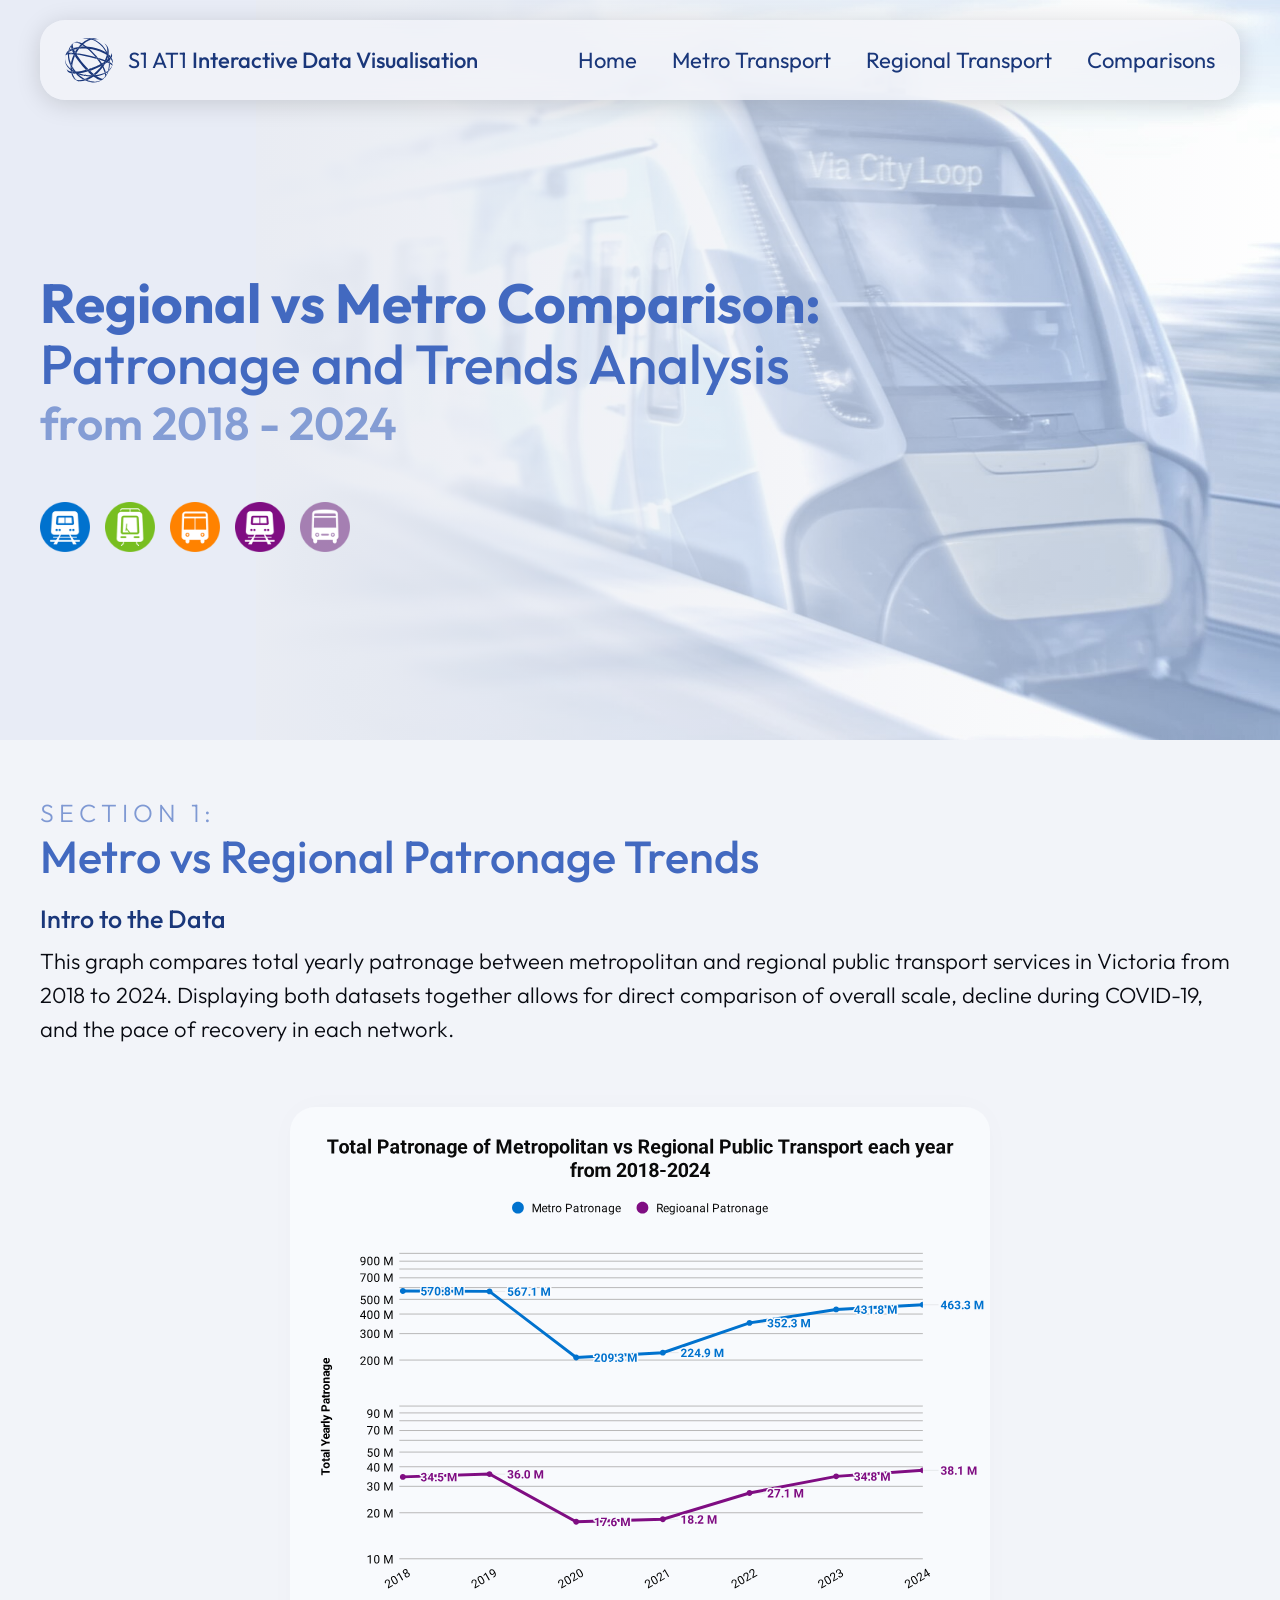
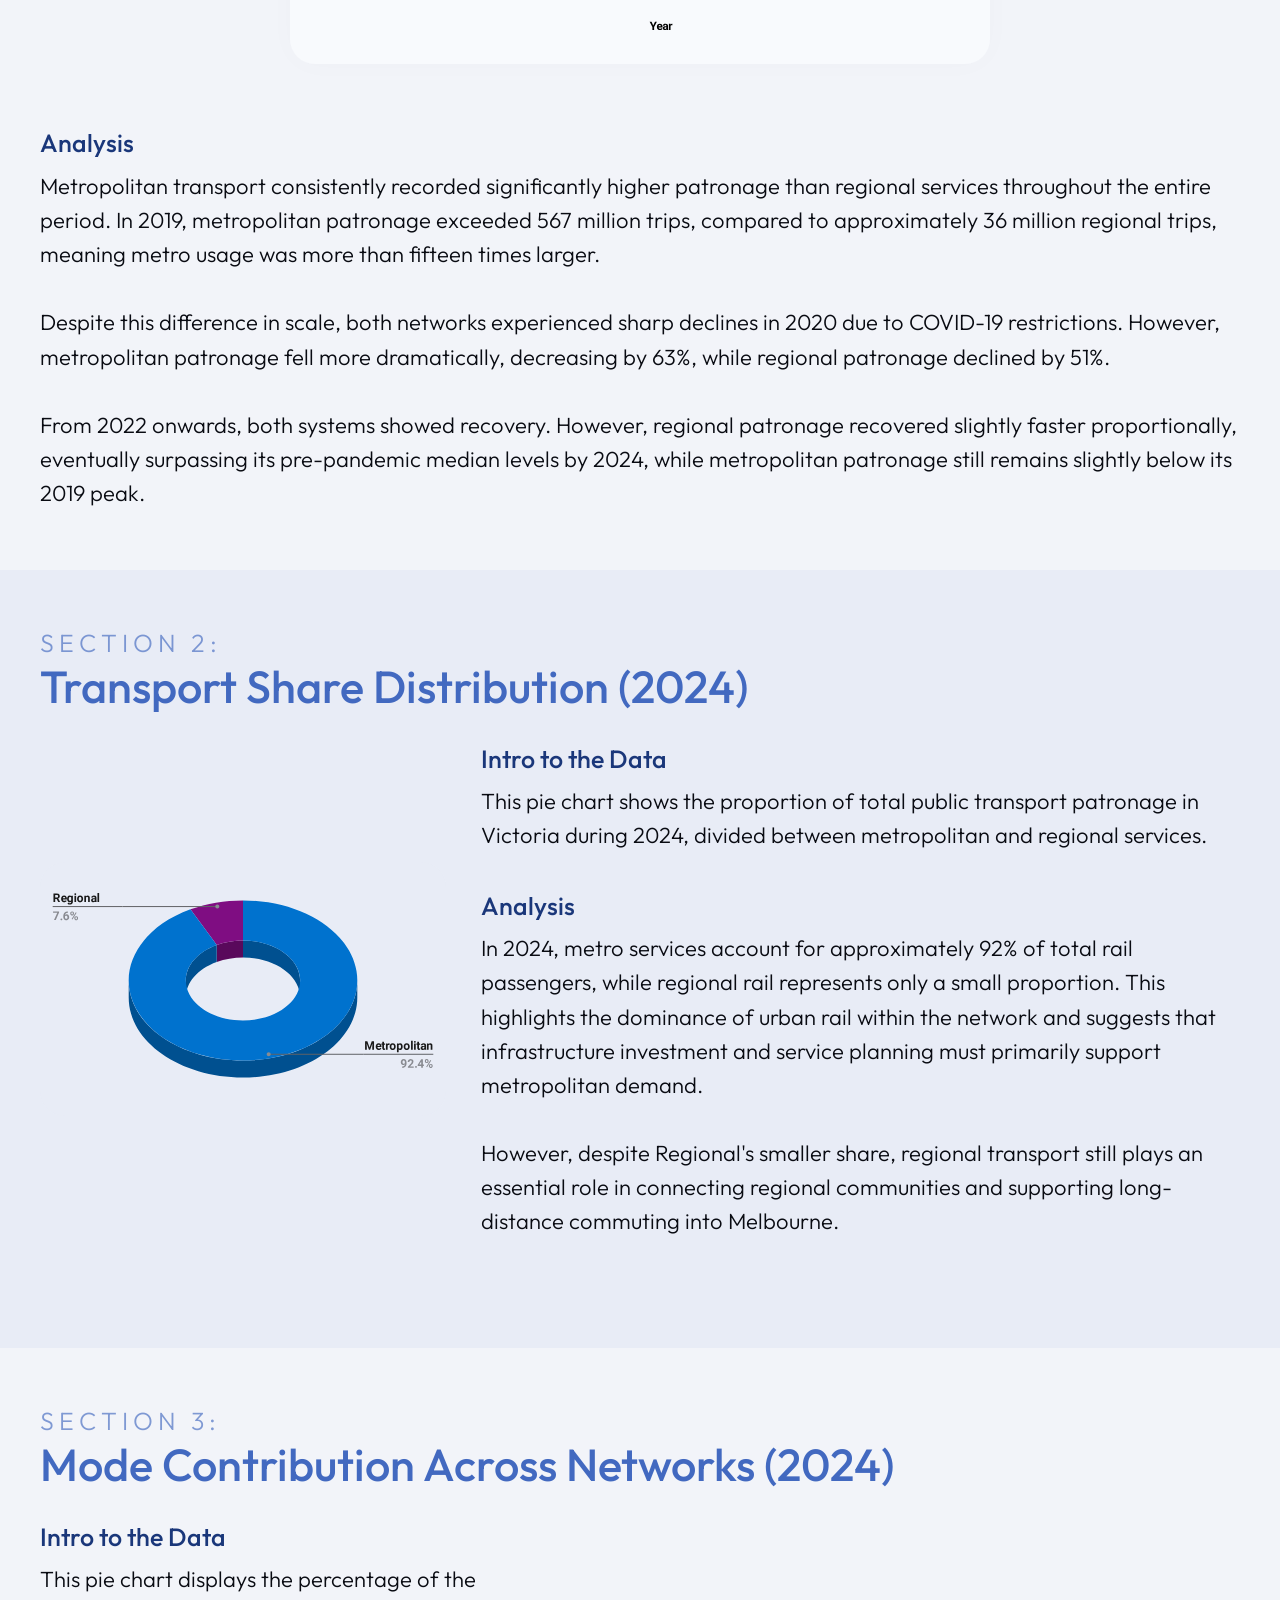
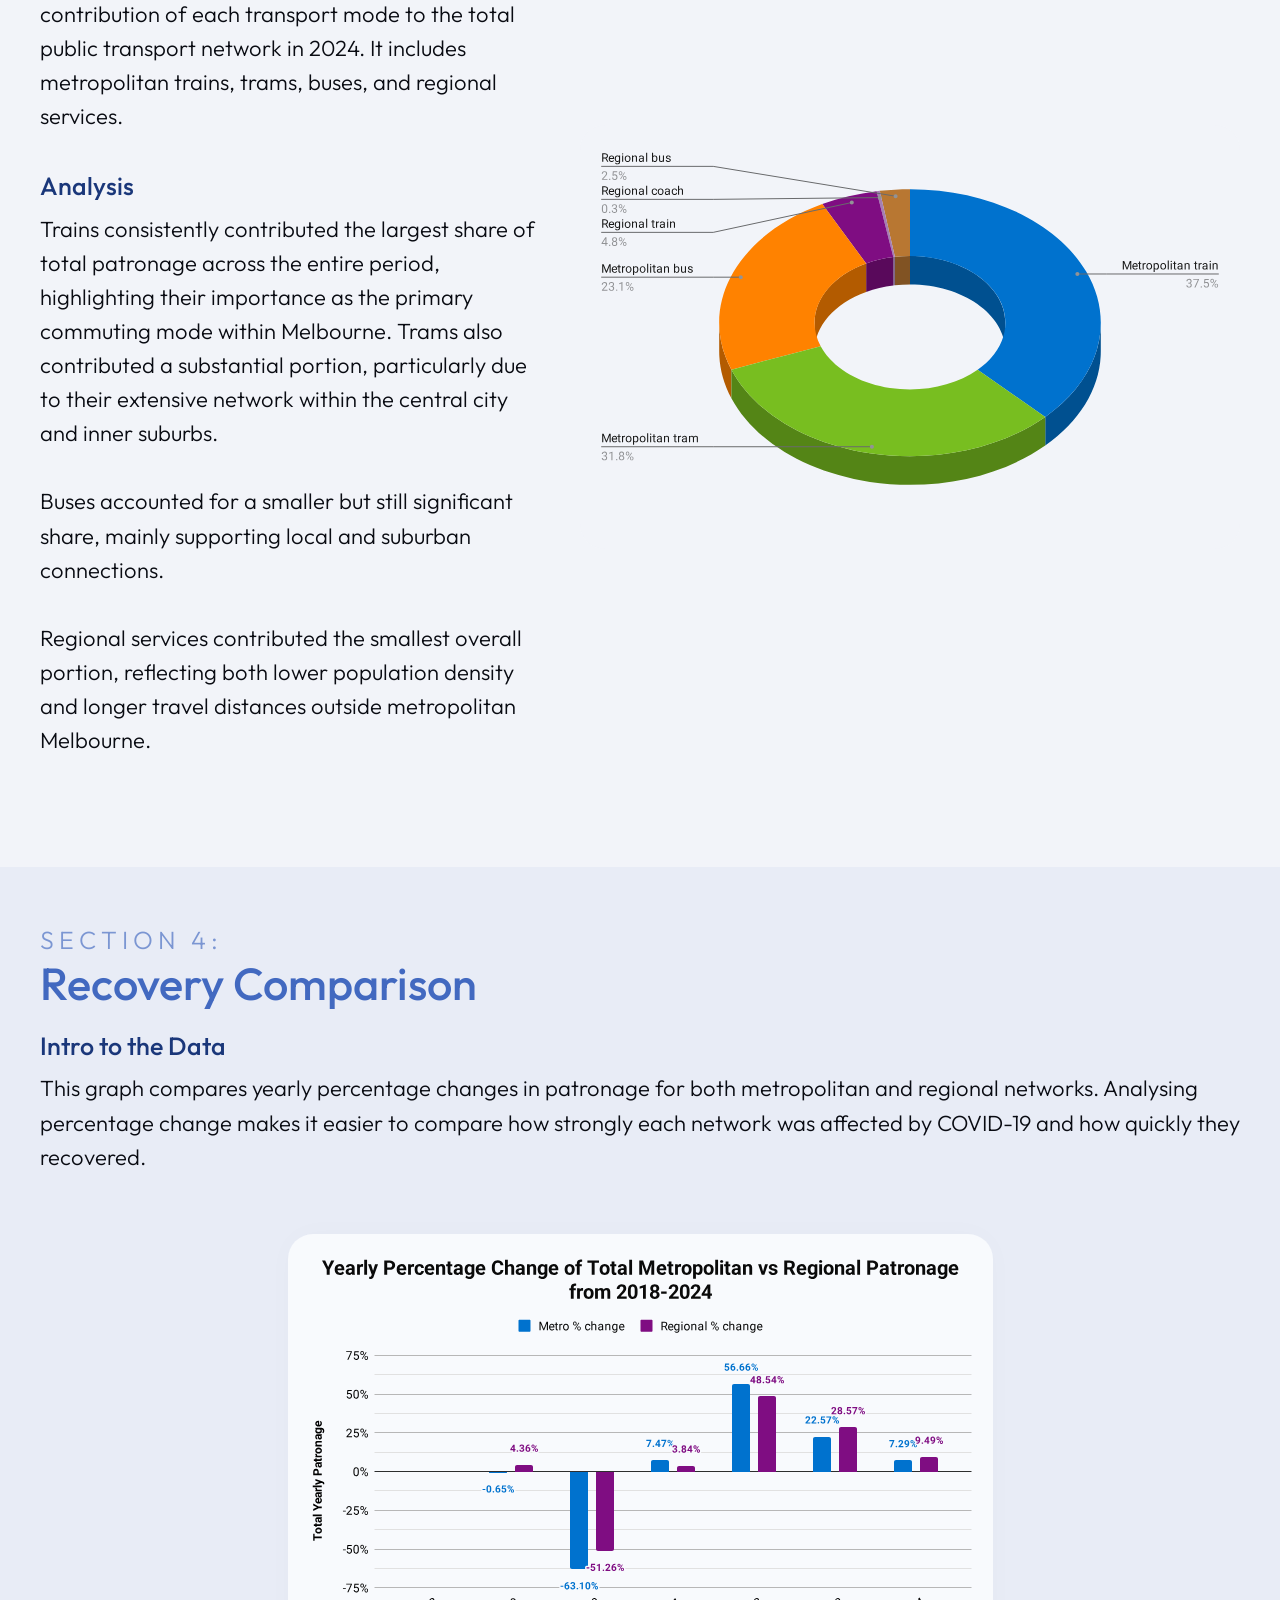
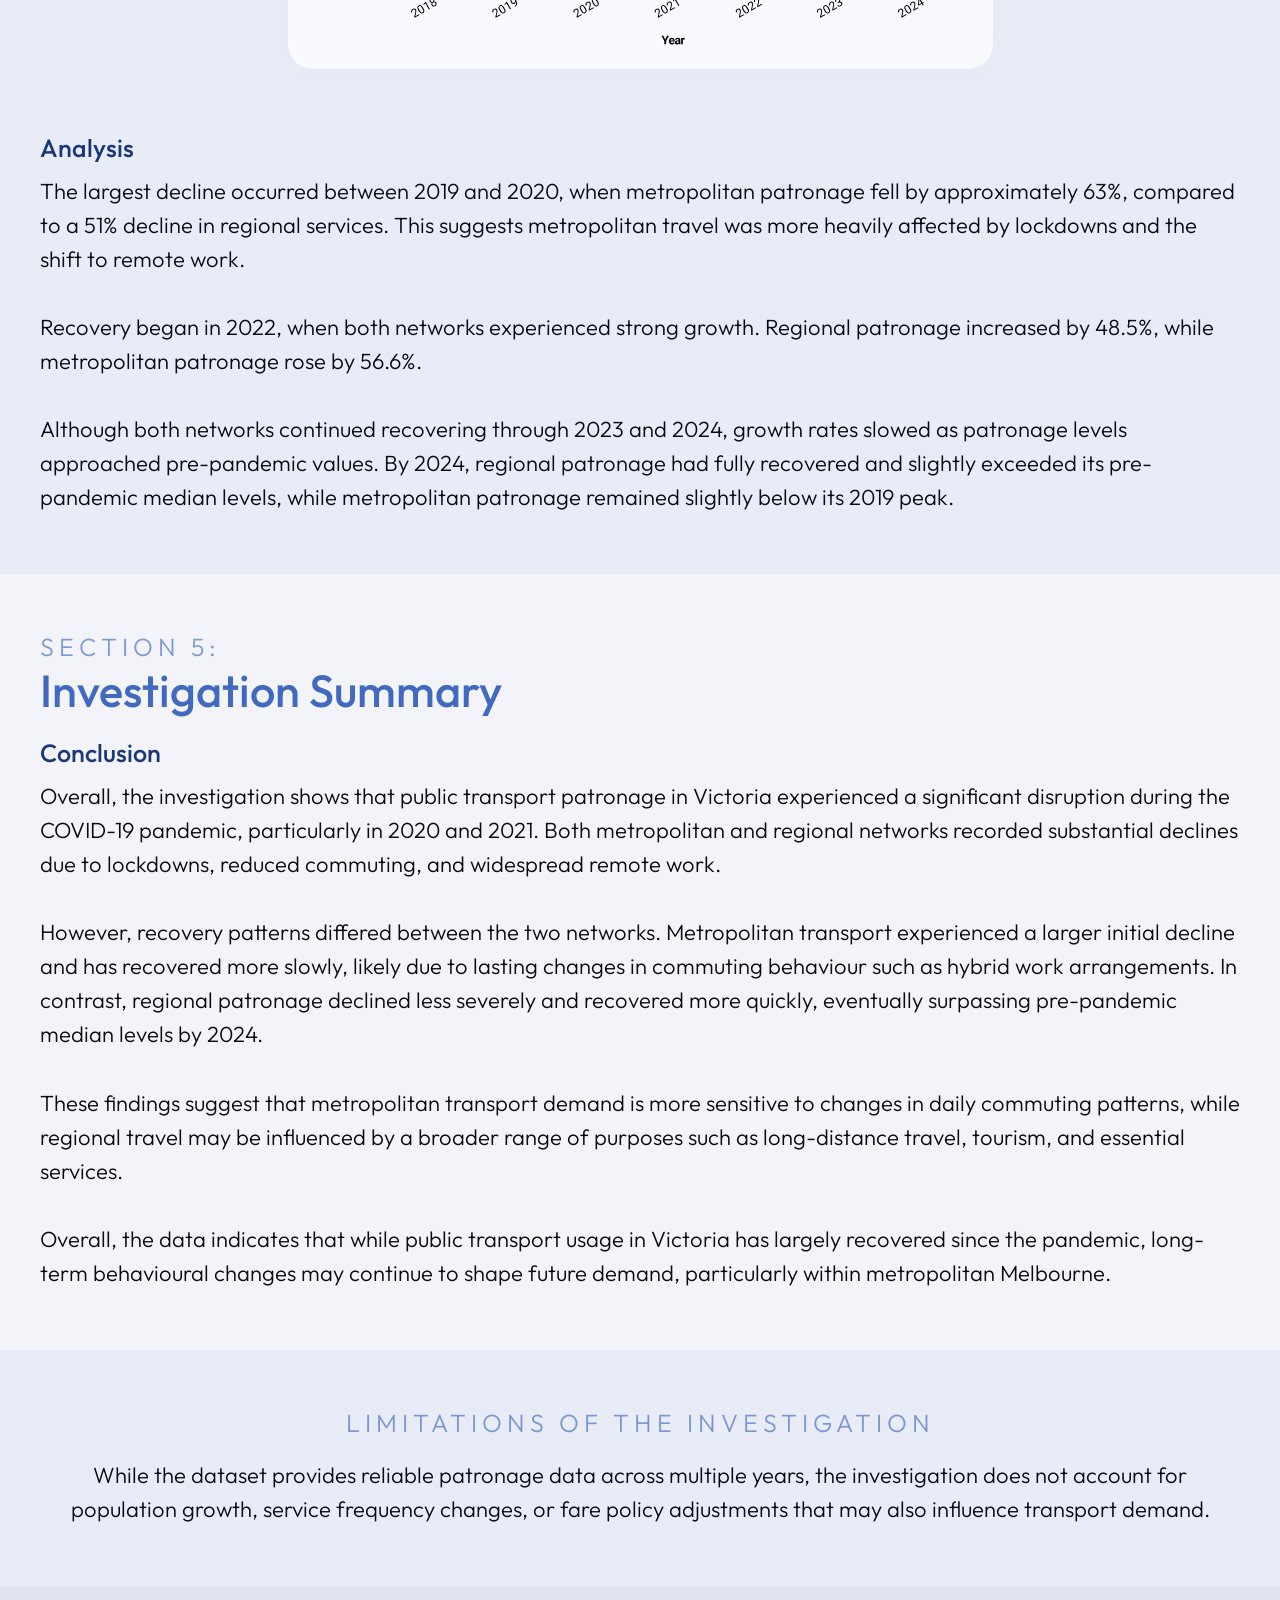
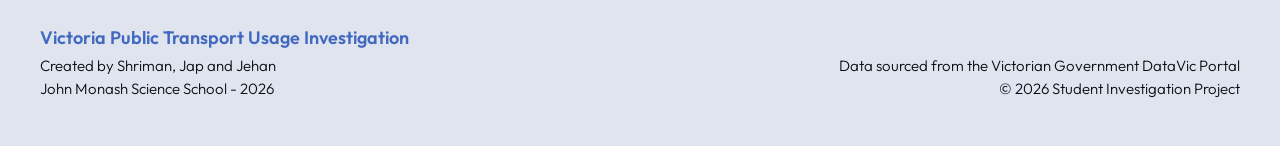
==== commit 14974051: "fixes Co-Authored-By: deo0003-alt <263503147+deo0003-alt@users.noreply.github.com> Co-Authored-By: j" ====
--- a/comparison/index.html
+++ b/comparison/index.html
@@ -73,10 +73,6 @@
                 <h3 class="pre-subheader">SECTION 1:</h3>
                 <div class="subheader th">Metro vs Regional Patronage Trends</div>
                 <div class="body-text">
-                    <strong>Graph:</strong>
-                    <br>
-                    Combined line graph (2018-2024 totals for metro and regional)
-                    <br><br>
                     <strong>Intro to the Data</strong>
                     <br>
                     This graph compares total yearly patronage between metropolitan and regional public transport
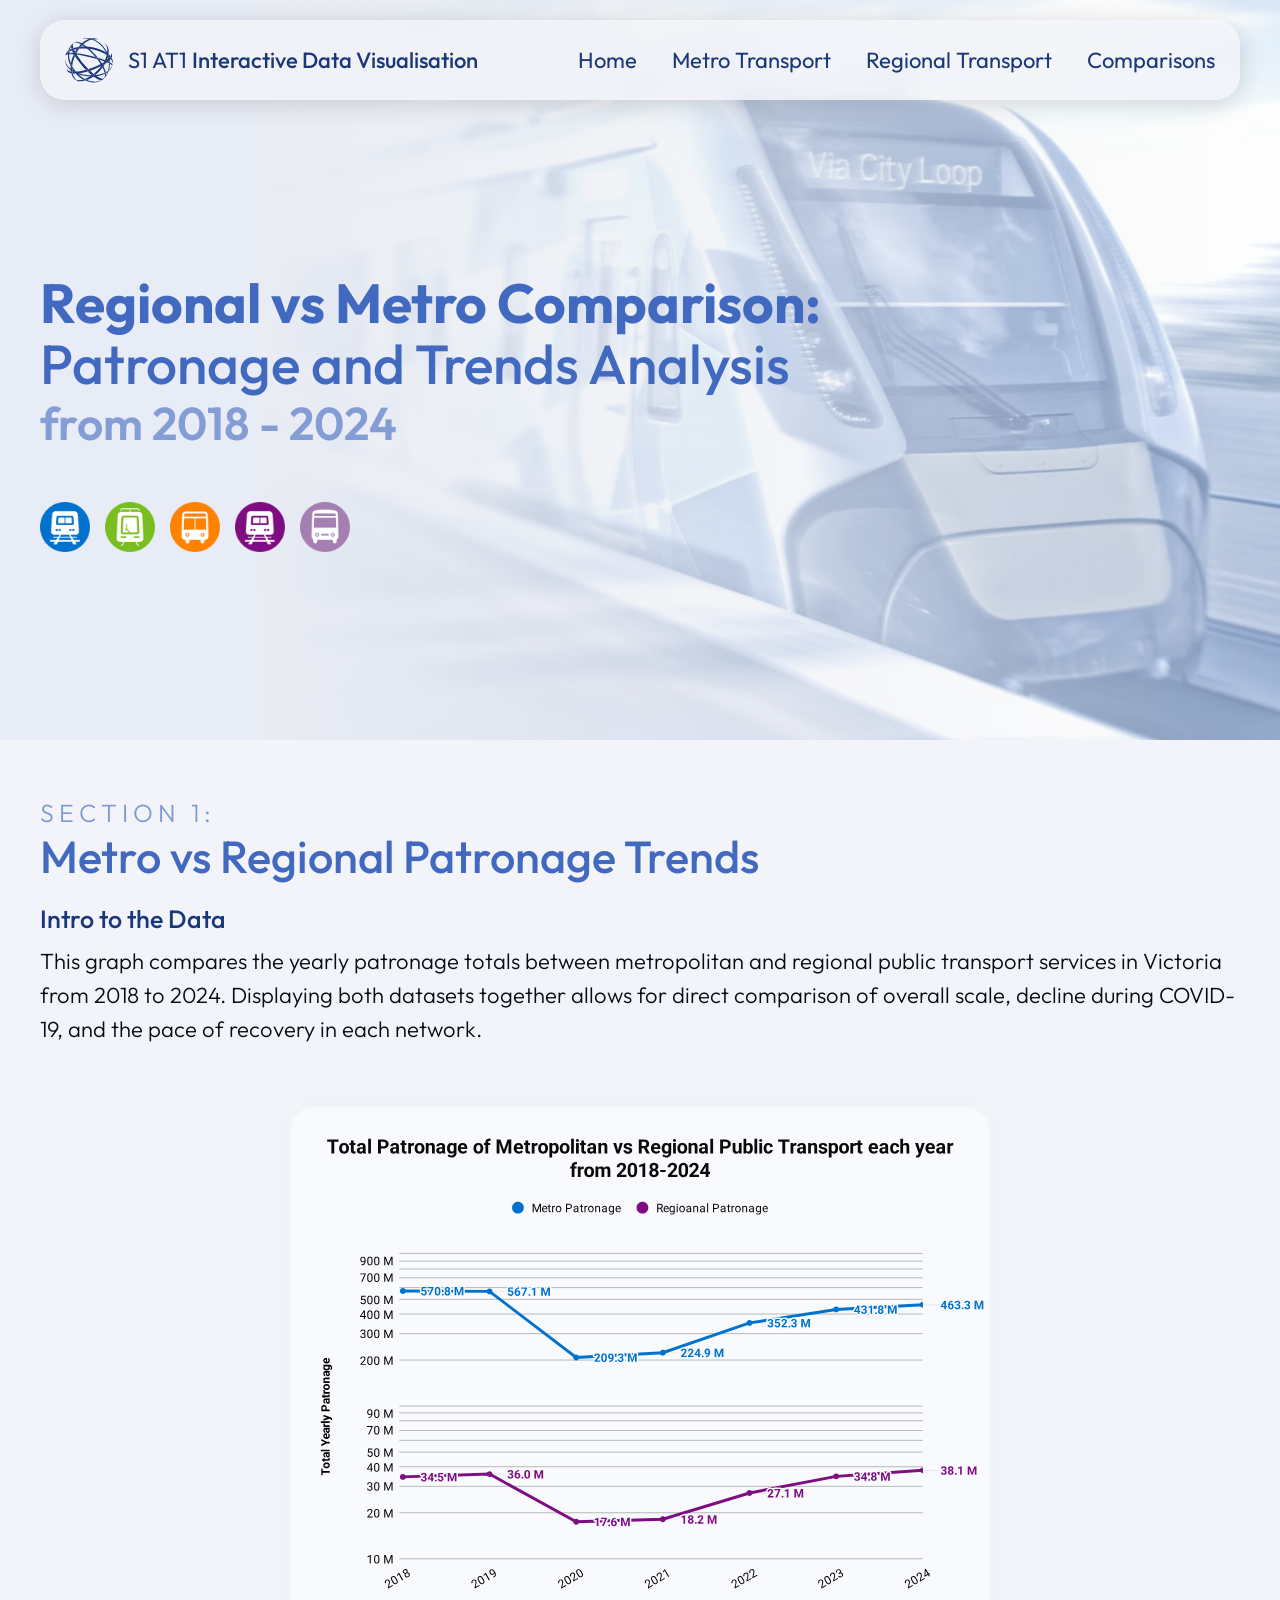
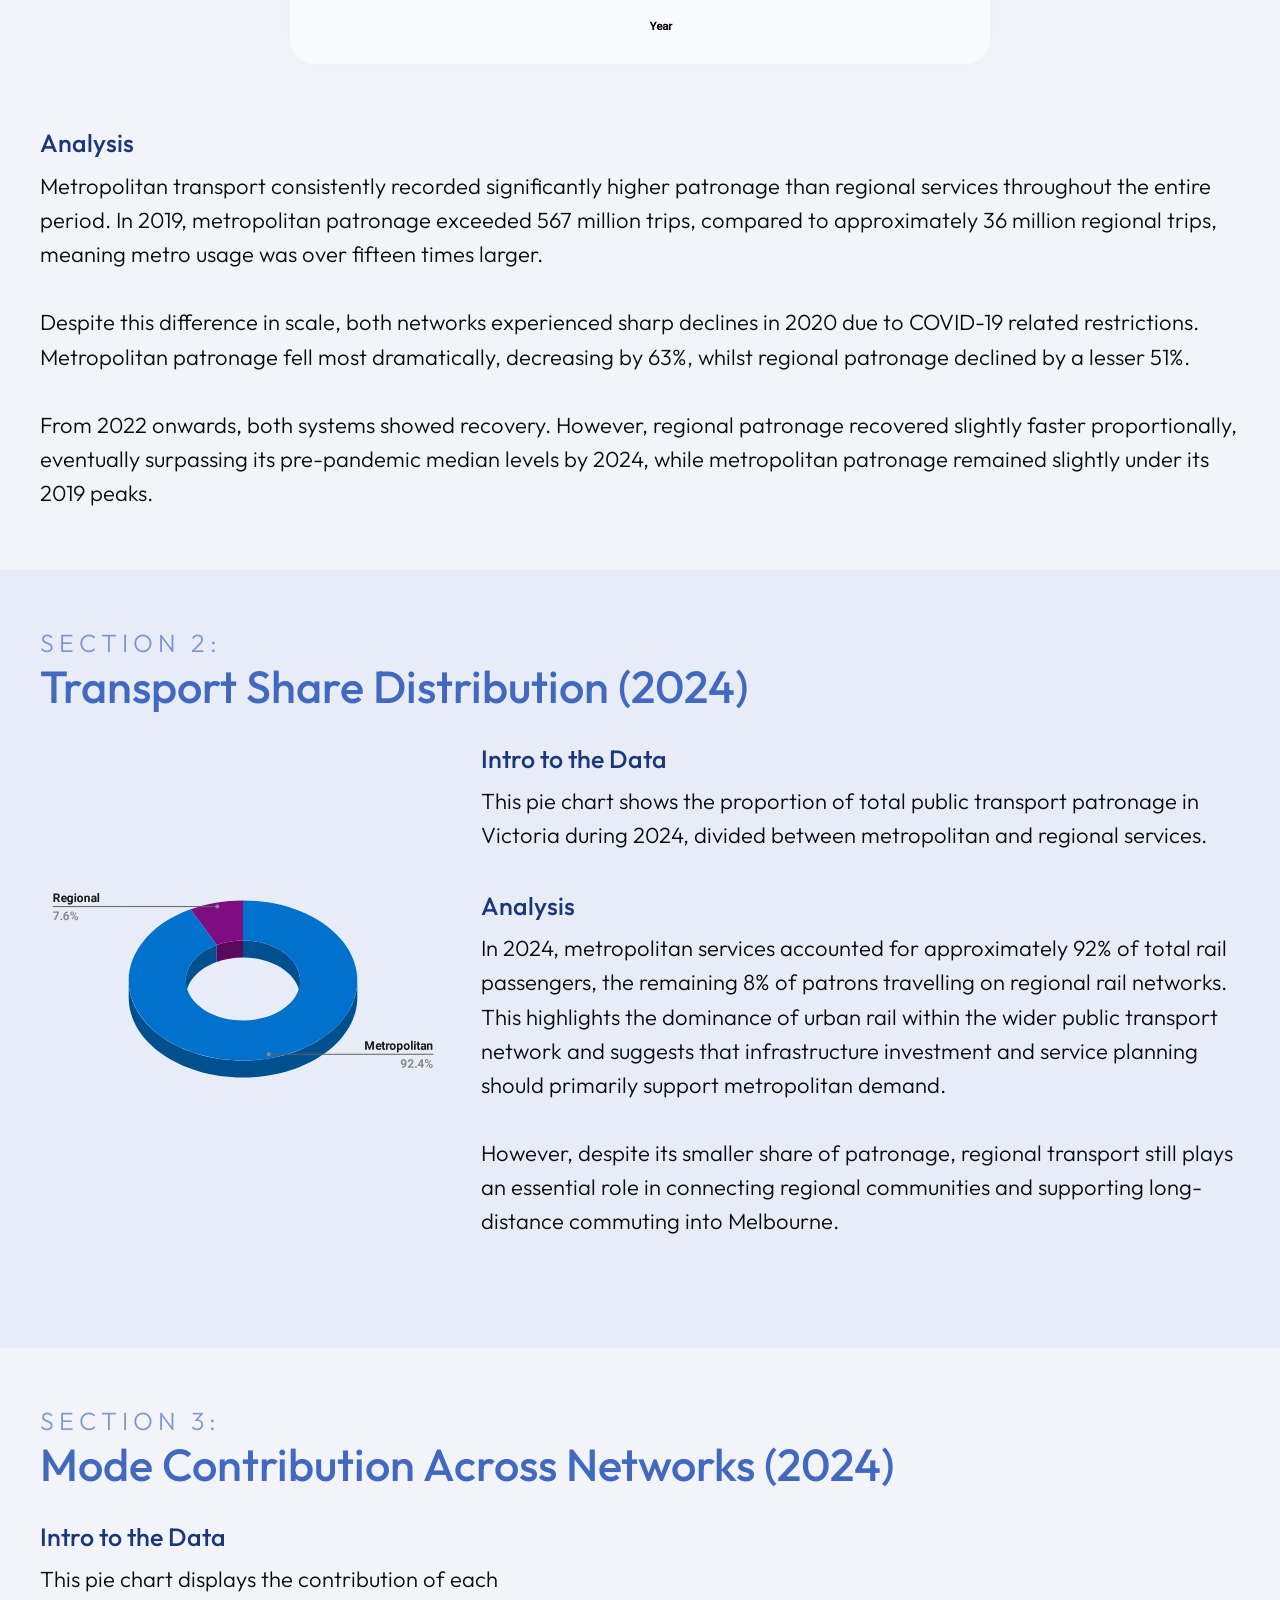
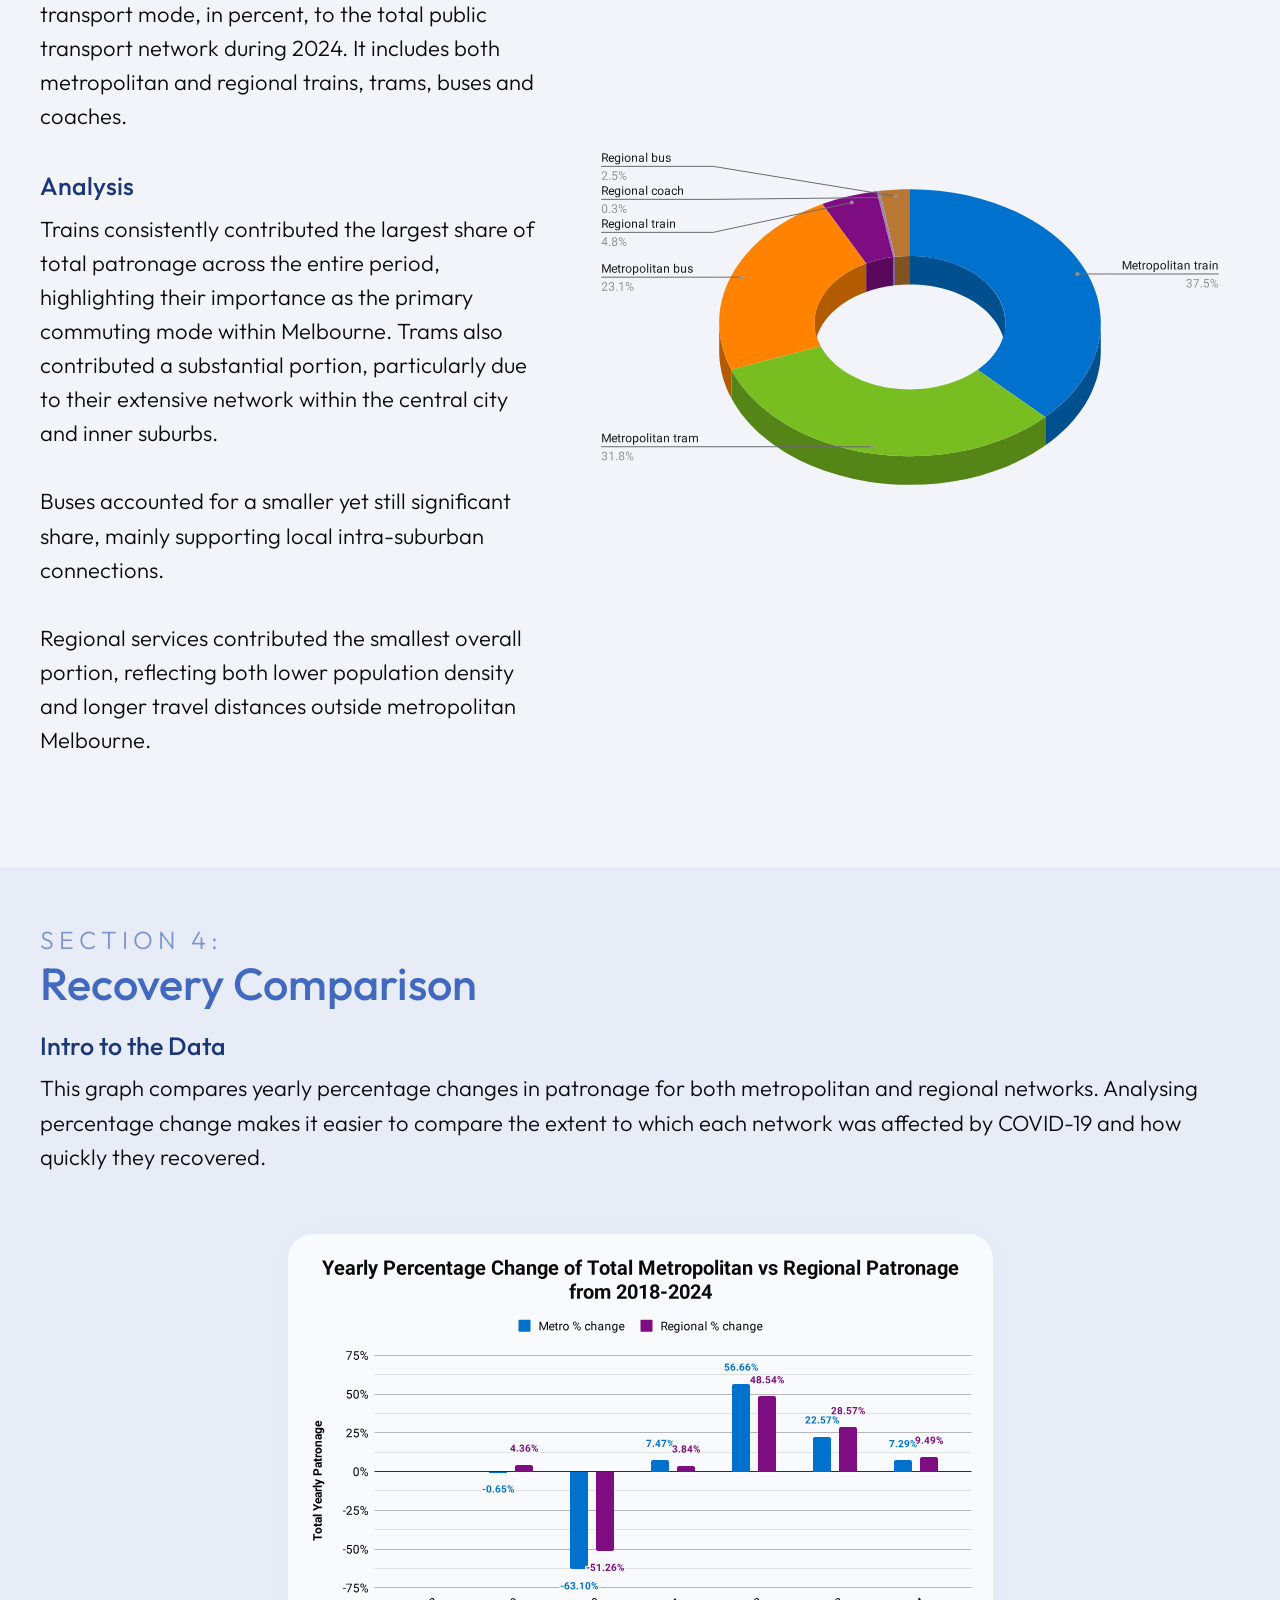
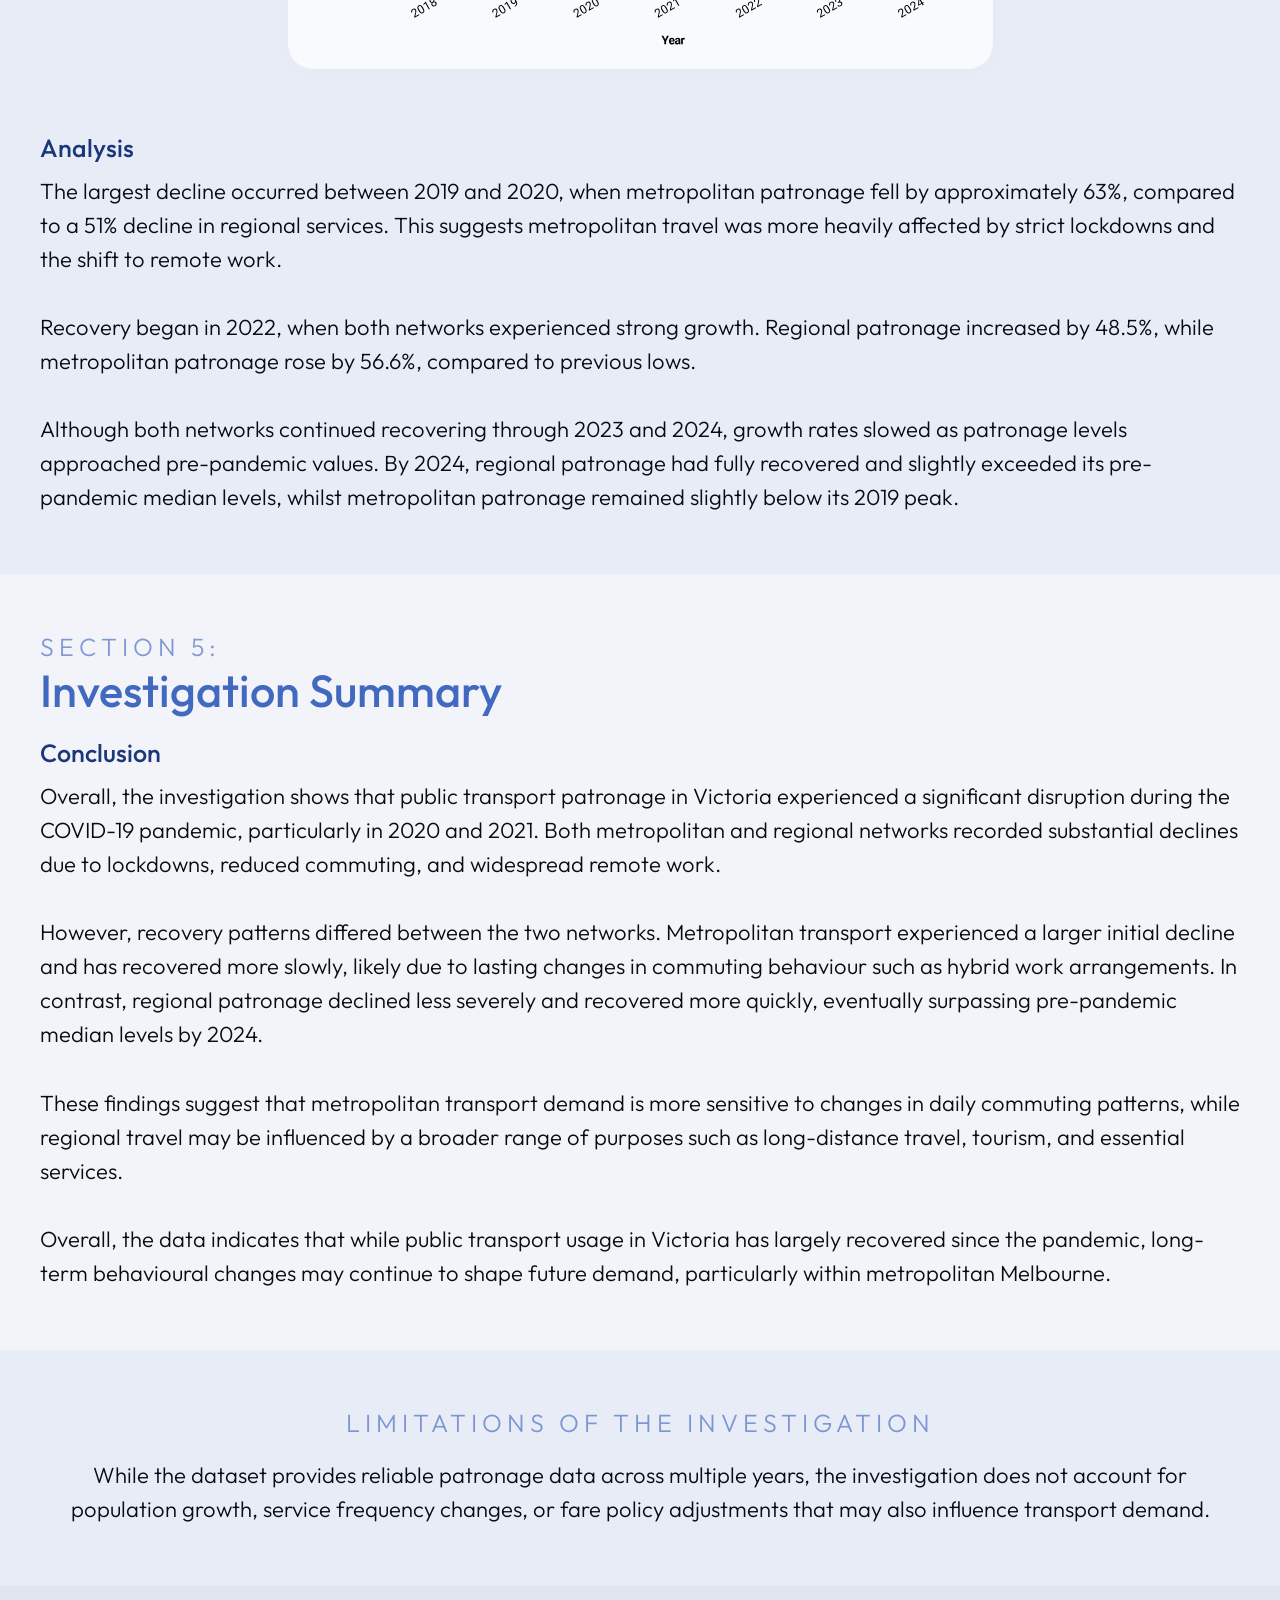
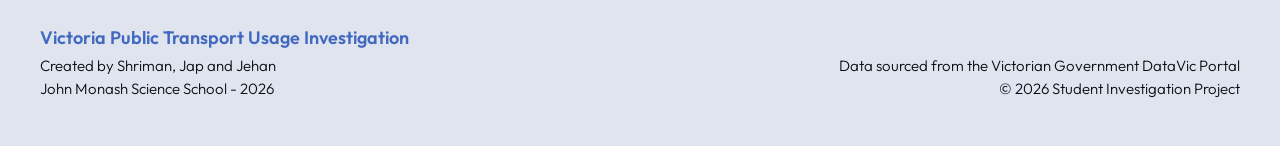
==== commit f2e03cfd: "edited text of comparisons page potentially final edit" ====
--- a/comparison/index.html
+++ b/comparison/index.html
@@ -75,7 +75,7 @@
                 <div class="body-text">
                     <strong>Intro to the Data</strong>
                     <br>
-                    This graph compares total yearly patronage between metropolitan and regional public transport
+                    This graph compares the yearly patronage totals between metropolitan and regional public transport
                     services in Victoria from 2018 to 2024. Displaying both datasets together allows for direct
                     comparison of overall scale, decline during COVID-19, and the pace of recovery in each network.
                 </div>
@@ -89,15 +89,15 @@
                     <br>
                     Metropolitan transport consistently recorded significantly higher patronage than regional services
                     throughout the entire period. In 2019, metropolitan patronage exceeded 567 million trips, compared
-                    to approximately 36 million regional trips, meaning metro usage was more than fifteen times larger.
+                    to approximately 36 million regional trips, meaning metro usage was over fifteen times larger.
                     <br><br>
                     Despite this difference in scale, both networks experienced sharp declines in 2020 due to COVID-19
-                    restrictions. However, metropolitan patronage fell more dramatically, decreasing by 63%, while
-                    regional patronage declined by 51%.
+                    related restrictions. Metropolitan patronage fell most dramatically, decreasing by 63%, whilst
+                    regional patronage declined by a lesser 51%.
                     <br><br>
                     From 2022 onwards, both systems showed recovery. However, regional patronage recovered slightly
                     faster proportionally, eventually surpassing its pre-pandemic median levels by 2024, while
-                    metropolitan patronage still remains slightly below its 2019 peak.
+                    metropolitan patronage remained slightly under its 2019 peaks.
                 </div>
             </div>
         </div>
@@ -120,12 +120,13 @@
                     <br><br>
                     <strong>Analysis</strong>
                     <br>
-                    In 2024, metro services account for approximately 92% of total rail passengers, while regional rail
-                    represents only a small proportion. This highlights the dominance of urban rail within the network
-                    and suggests that infrastructure investment and service planning must primarily support metropolitan
+                    In 2024, metropolitan services accounted for approximately 92% of total rail passengers, the remaining
+                    8% of patrons travelling on regional rail networks. This highlights the dominance of urban rail within 
+                    the wider public transport network
+                    and suggests that infrastructure investment and service planning should primarily support metropolitan
                     demand.
                     <br><br>
-                    However, despite Regional's smaller share, regional transport still plays an essential role in
+                    However, despite its smaller share of patronage, regional transport still plays an essential role in
                     connecting
                     regional communities and supporting long-distance commuting into Melbourne.
                 </div>
@@ -143,9 +144,9 @@
                 <div class="body-text">
                     <strong>Intro to the Data</strong>
                     <br>
-                    This pie chart displays the percentage of the contribution of each transport mode to the total
+                    This pie chart displays  the contribution of each transport mode, in percent, to the total
                     public transport network
-                    in 2024. It includes metropolitan trains, trams, buses, and regional services.
+                    during 2024. It includes both metropolitan and regional trains, trams, buses and coaches.
                     <br><br>
                     <strong>Analysis</strong>
                     <br>
@@ -154,7 +155,7 @@
                     a substantial portion, particularly due to their extensive network within the central city and inner
                     suburbs.
                     <br><br>
-                    Buses accounted for a smaller but still significant share, mainly supporting local and suburban
+                    Buses accounted for a smaller yet still significant share, mainly supporting local intra-suburban
                     connections.
                     <br><br>
                     Regional services contributed the smallest overall portion, reflecting both lower population density
@@ -174,7 +175,7 @@
                     <strong>Intro to the Data</strong>
                     <br>
                     This graph compares yearly percentage changes in patronage for both metropolitan and regional
-                    networks. Analysing percentage change makes it easier to compare how strongly each network was
+                    networks. Analysing percentage change makes it easier to compare the extent to which each network was
                     affected by COVID-19 and how quickly they recovered.
                 </div>
             </div>
@@ -187,14 +188,14 @@
                     <br>
                     The largest decline occurred between 2019 and 2020, when metropolitan patronage fell by
                     approximately 63%, compared to a 51% decline in regional services. This suggests metropolitan travel
-                    was more heavily affected by lockdowns and the shift to remote work.
+                    was more heavily affected by strict lockdowns and the shift to remote work.
                     <br><br>
                     Recovery began in 2022, when both networks experienced strong growth. Regional patronage increased
-                    by 48.5%, while metropolitan patronage rose by 56.6%.
+                    by 48.5%, while metropolitan patronage rose by 56.6%, compared to previous lows.
                     <br><br>
                     Although both networks continued recovering through 2023 and 2024, growth rates slowed as patronage
                     levels approached pre-pandemic values. By 2024, regional patronage had fully recovered and slightly
-                    exceeded its pre-pandemic median levels, while metropolitan patronage remained slightly below its
+                    exceeded its pre-pandemic median levels, whilst metropolitan patronage remained slightly below its
                     2019 peak.
                 </div>
             </div>
